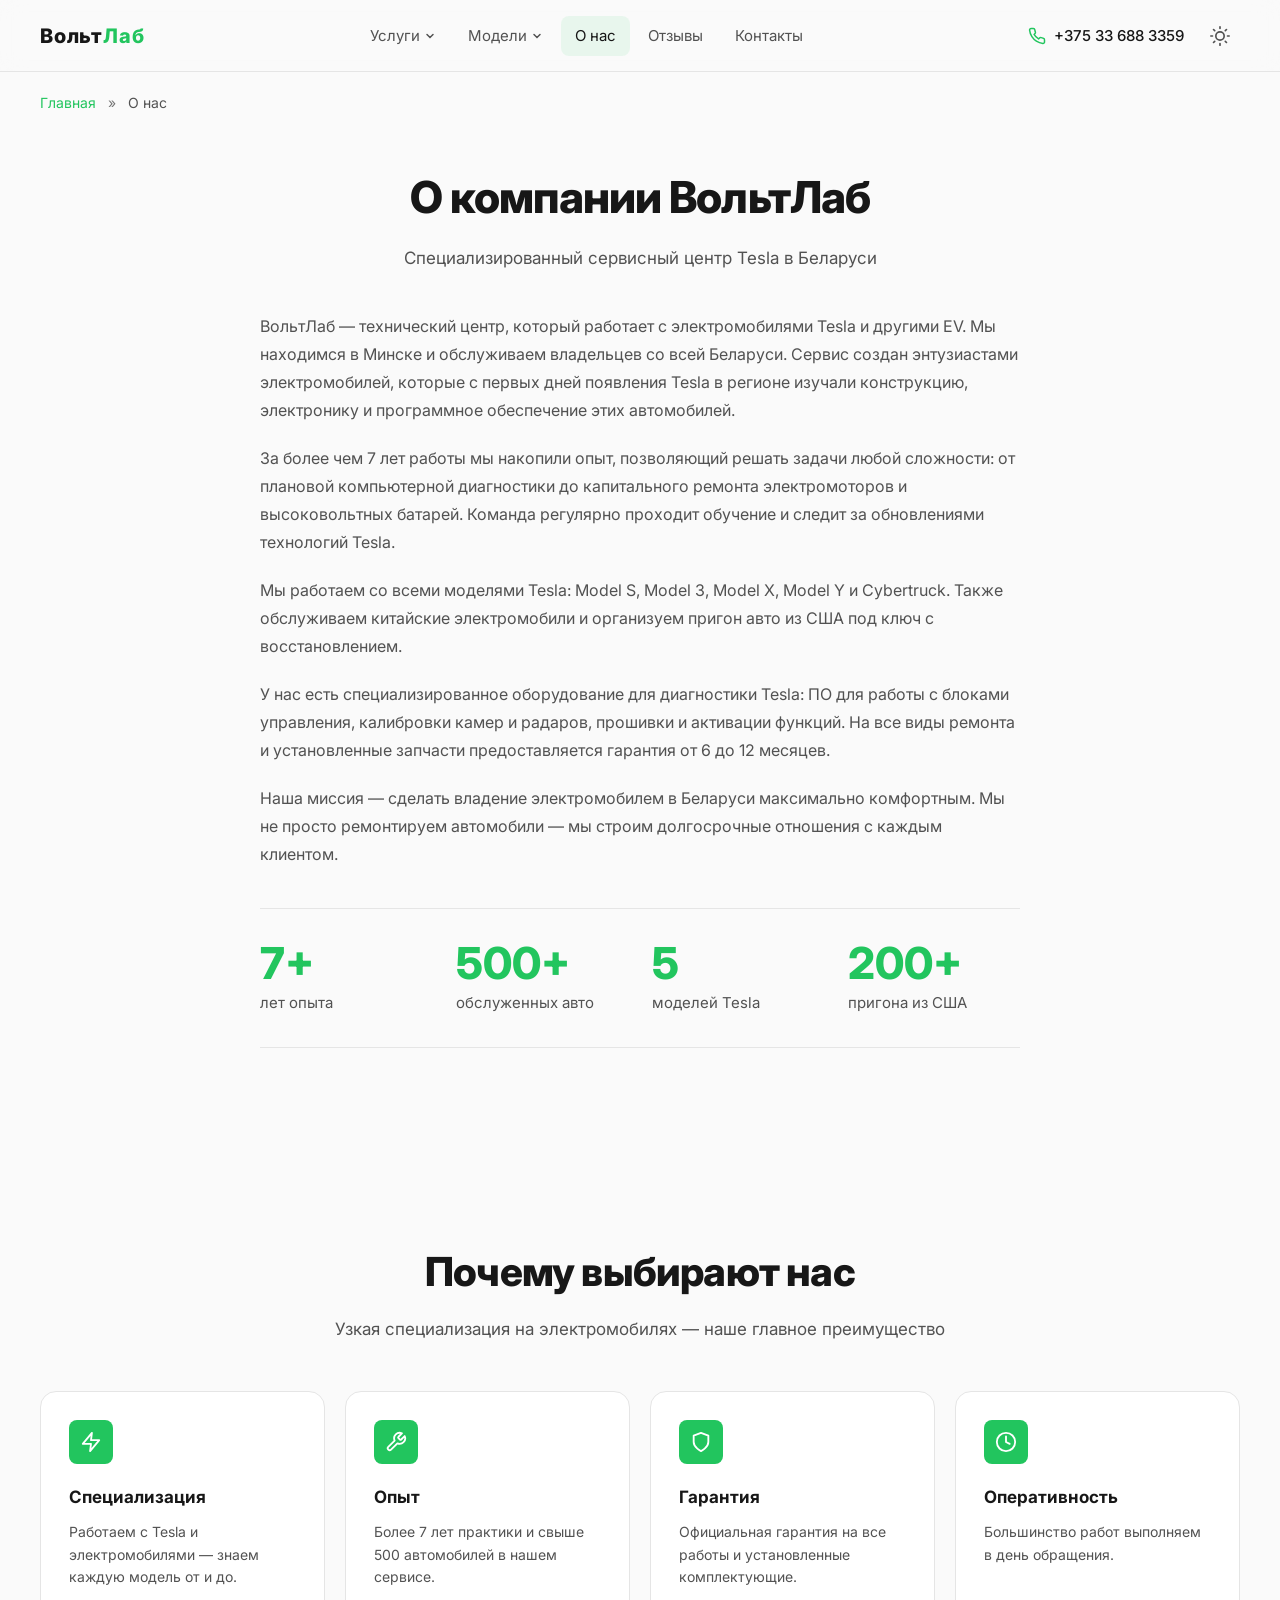
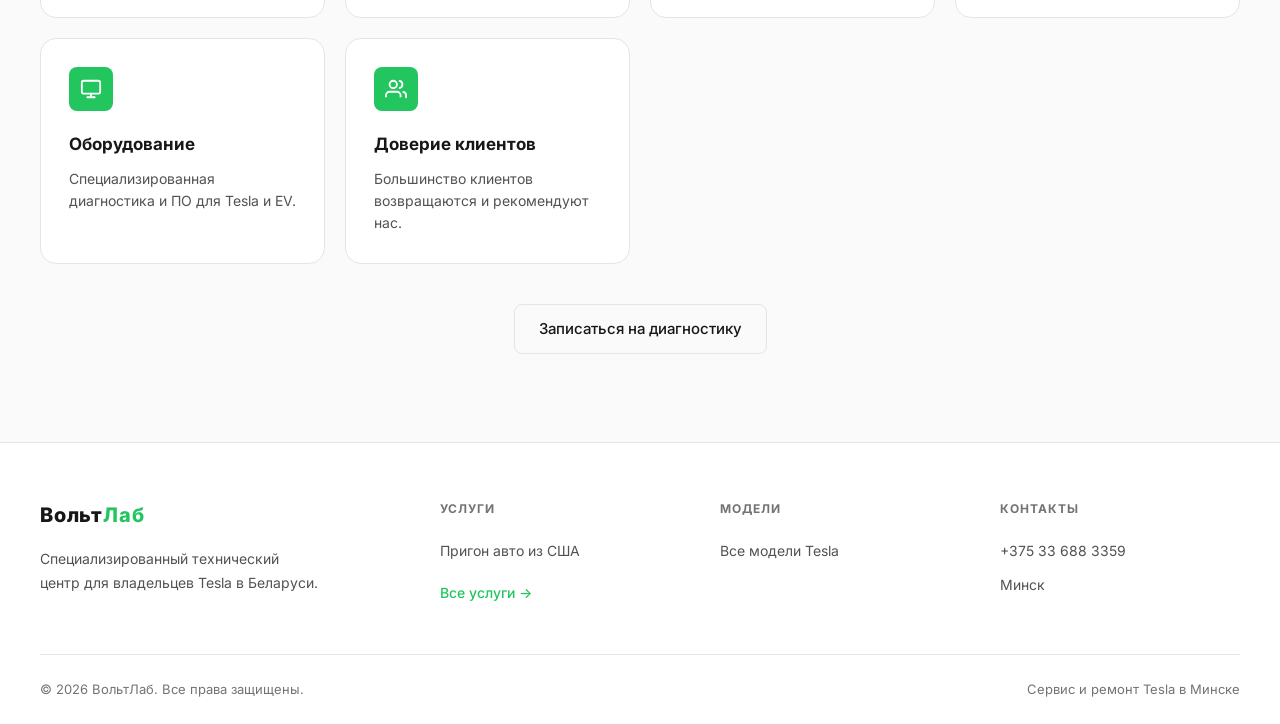
==== about.html @ 89af0615 "feat (app) : split one page to several pages" ====
﻿<!DOCTYPE html>
<html lang="ru">
<head>
  <meta charset="UTF-8">
  <meta name="viewport" content="width=device-width, initial-scale=1.0">
  <title>О нас — ВольтЛаб, сервис Tesla в Минске</title>
  <meta name="description" content="ВольтЛаб — специализированный сервис Tesla в Минске. Более 7 лет опыта, 500+ обслуженных автомобилей, узкая специализация на электромобилях.">
  <link rel="canonical" href="https://teslaplanet.by/about.html">
  <link rel="icon" type="image/x-icon" href="favicon.ico">
  <link rel="preconnect" href="https://fonts.googleapis.com">
  <link rel="preconnect" href="https://fonts.gstatic.com" crossorigin>
  <link href="https://fonts.googleapis.com/css2?family=Inter:wght@400;500;600;700;800;900&display=swap" rel="stylesheet">
  <link rel="stylesheet" href="css/styles.css">
</head>
<body>

  <header class="site-header">
    <div class="container header-inner">
      <a href="index.html" class="logo" aria-label="ВольтЛаб — на главную">Вольт<span>Лаб</span></a>
      <nav class="nav-desktop" aria-label="Основная навигация">
                        <div class="nav-dropdown">
          <a href="services.html" class="nav-link">Услуги<svg width="12" height="12" viewBox="0 0 12 12" fill="none" aria-hidden="true"><path d="M3 4.5L6 7.5L9 4.5" stroke="currentColor" stroke-width="1.5" stroke-linecap="round"/></svg></a>
        <div class="nav-dropdown-menu" role="menu">
          <a href="index.html" role="menuitem">Главная</a>
          <a href="services.html" role="menuitem">Услуги</a>
          <a href="import.html" role="menuitem">Пригон авто из США</a>
        </div>
        </div>
        <div class="nav-dropdown">
          <a href="models.html" class="nav-link">Модели<svg width="12" height="12" viewBox="0 0 12 12" fill="none" aria-hidden="true"><path d="M3 4.5L6 7.5L9 4.5" stroke="currentColor" stroke-width="1.5" stroke-linecap="round"/></svg></a>
        <div class="nav-dropdown-menu" role="menu">
          <a href="models.html" role="menuitem">Tesla Model S</a>
          <a href="models.html" role="menuitem">Tesla Model 3</a>
          <a href="models.html" role="menuitem">Tesla Model X</a>
          <a href="models.html" role="menuitem">Tesla Model Y</a>
          <a href="models.html" role="menuitem">Tesla Cybertruck</a>
          <a href="models.html" role="menuitem">Все модели →</a>
        </div>
        </div>
        <a href="about.html" class="nav-link" aria-current="page">О нас</a>
        <a href="reviews.html" class="nav-link">Отзывы</a>
        <a href="contacts.html" class="nav-link">Контакты</a>
      </nav>
      <div class="header-actions">
        <a href="tel:+375336883359" class="phone-link">
          <svg width="18" height="18" viewBox="0 0 24 24" fill="none" aria-hidden="true"><path d="M22 16.92v3a2 2 0 01-2.18 2 19.79 19.79 0 01-8.63-3.07 19.5 19.5 0 01-6-6 19.79 19.79 0 01-3.07-8.67A2 2 0 014.11 2h3a2 2 0 012 1.72c.127.96.361 1.903.7 2.81a2 2 0 01-.45 2.11L8.09 9.91a16 16 0 006 6l1.27-1.27a2 2 0 012.11-.45c.907.339 1.85.573 2.81.7A2 2 0 0122 16.92z" stroke="currentColor" stroke-width="2" stroke-linecap="round" stroke-linejoin="round"/></svg>
          <span>+375 33 688 3359</span>
        </a>
        <button class="theme-toggle" type="button" aria-label="Переключить тему">
          <svg class="icon-moon" width="20" height="20" viewBox="0 0 24 24" fill="none" aria-hidden="true"><path d="M21 12.79A9 9 0 1111.21 3 7 7 0 0021 12.79z" stroke="currentColor" stroke-width="2" stroke-linecap="round" stroke-linejoin="round"/></svg>
          <svg class="icon-sun" width="20" height="20" viewBox="0 0 24 24" fill="none" aria-hidden="true"><circle cx="12" cy="12" r="5" stroke="currentColor" stroke-width="2"/><path d="M12 1v2M12 21v2M4.22 4.22l1.42 1.42M18.36 18.36l1.42 1.42M1 12h2M21 12h2M4.22 19.78l1.42-1.42M18.36 5.64l1.42-1.42" stroke="currentColor" stroke-width="2" stroke-linecap="round"/></svg>
        </button>
        <button class="burger" type="button" aria-label="Открыть меню" aria-expanded="false" aria-controls="mobile-nav"><span></span><span></span><span></span></button>
      </div>
    </div>
  </header>
  <nav id="mobile-nav" class="mobile-nav" aria-label="Мобильная навигация" hidden>
    <a href="services.html">Услуги</a>
    <a href="models.html">Модели</a>
    <a href="about.html">О нас</a>
    <a href="reviews.html">Отзывы</a>
    <a href="contacts.html">Контакты</a>
  </nav>

  <main>
    <div class="container">
      <nav class="breadcrumbs" aria-label="Хлебные крошки">
        <a href="index.html">Главная</a>
        <span aria-hidden="true">»</span>
        <span>О нас</span>
      </nav>
    </div>

    <header class="page-header">
      <div class="container">
        <h1>О компании ВольтЛаб</h1>
        <p class="lead">Специализированный сервисный центр Tesla в Беларуси</p>
      </div>
    </header>

    <div class="container page-content">
      <p>ВольтЛаб — технический центр, который работает с электромобилями Tesla и другими EV. Мы находимся в Минске и обслуживаем владельцев со всей Беларуси. Сервис создан энтузиастами электромобилей, которые с первых дней появления Tesla в регионе изучали конструкцию, электронику и программное обеспечение этих автомобилей.</p>
      <p>За более чем 7 лет работы мы накопили опыт, позволяющий решать задачи любой сложности: от плановой компьютерной диагностики до капитального ремонта электромоторов и высоковольтных батарей. Команда регулярно проходит обучение и следит за обновлениями технологий Tesla.</p>
      <p>Мы работаем со всеми моделями Tesla: Model S, Model 3, Model X, Model Y и Cybertruck. Также обслуживаем китайские электромобили и организуем <a href="import.html">пригон авто из США</a> под ключ с восстановлением.</p>
      <p>У нас есть специализированное оборудование для диагностики Tesla: ПО для работы с блоками управления, калибровки камер и радаров, прошивки и активации функций. На все виды ремонта и установленные запчасти предоставляется гарантия от 6 до 12 месяцев.</p>
      <p>Наша миссия — сделать владение электромобилем в Беларуси максимально комфортным. Мы не просто ремонтируем автомобили — мы строим долгосрочные отношения с каждым клиентом.</p>

      <div class="page-stats" role="list">
        <div role="listitem"><div class="stat-value">7+</div><div class="stat-label">лет опыта</div></div>
        <div role="listitem"><div class="stat-value">500+</div><div class="stat-label">обслуженных авто</div></div>
        <div role="listitem"><div class="stat-value">5</div><div class="stat-label">моделей Tesla</div></div>
        <div role="listitem"><div class="stat-value">200+</div><div class="stat-label">пригона из США</div></div>
      </div>
    </div>

    <section class="section" aria-labelledby="about-features">
      <div class="container">
        <header class="section-header">
          <h2 id="about-features">Почему выбирают нас</h2>
          <p>Узкая специализация на электромобилях — наше главное преимущество</p>
        </header>
        <div class="features-grid">
          <article class="feature-card">
            <div class="feature-icon" aria-hidden="true"><svg width="22" height="22" viewBox="0 0 24 24" fill="none"><path d="M13 2L3 14h9l-1 8 10-12h-9l1-8z" stroke="currentColor" stroke-width="2" stroke-linecap="round" stroke-linejoin="round"/></svg></div>
            <h3>Специализация</h3>
            <p>Работаем с Tesla и электромобилями — знаем каждую модель от и до.</p>
          </article>
          <article class="feature-card">
            <div class="feature-icon" aria-hidden="true"><svg width="22" height="22" viewBox="0 0 24 24" fill="none"><path d="M14.7 6.3a1 1 0 000 1.4l1.6 1.6a1 1 0 001.4 0l3.77-3.77a6 6 0 01-7.94 7.94l-6.91 6.91a2.12 2.12 0 01-3-3l6.91-6.91a6 6 0 017.94-7.94l-3.76 3.76z" stroke="currentColor" stroke-width="2" stroke-linecap="round" stroke-linejoin="round"/></svg></div>
            <h3>Опыт</h3>
            <p>Более 7 лет практики и свыше 500 автомобилей в нашем сервисе.</p>
          </article>
          <article class="feature-card">
            <div class="feature-icon" aria-hidden="true"><svg width="22" height="22" viewBox="0 0 24 24" fill="none"><path d="M12 22s8-4 8-10V5l-8-3-8 3v7c0 6 8 10 8 10z" stroke="currentColor" stroke-width="2" stroke-linecap="round" stroke-linejoin="round"/></svg></div>
            <h3>Гарантия</h3>
            <p>Официальная гарантия на все работы и установленные комплектующие.</p>
          </article>
          <article class="feature-card">
            <div class="feature-icon" aria-hidden="true"><svg width="22" height="22" viewBox="0 0 24 24" fill="none"><circle cx="12" cy="12" r="10" stroke="currentColor" stroke-width="2"/><path d="M12 6v6l4 2" stroke="currentColor" stroke-width="2" stroke-linecap="round"/></svg></div>
            <h3>Оперативность</h3>
            <p>Большинство работ выполняем в день обращения.</p>
          </article>
          <article class="feature-card">
            <div class="feature-icon" aria-hidden="true"><svg width="22" height="22" viewBox="0 0 24 24" fill="none"><rect x="2" y="3" width="20" height="14" rx="2" stroke="currentColor" stroke-width="2"/><path d="M8 21h8M12 17v4" stroke="currentColor" stroke-width="2" stroke-linecap="round"/></svg></div>
            <h3>Оборудование</h3>
            <p>Специализированная диагностика и ПО для Tesla и EV.</p>
          </article>
          <article class="feature-card">
            <div class="feature-icon" aria-hidden="true"><svg width="22" height="22" viewBox="0 0 24 24" fill="none"><path d="M17 21v-2a4 4 0 00-4-4H5a4 4 0 00-4 4v2" stroke="currentColor" stroke-width="2"/><circle cx="9" cy="7" r="4" stroke="currentColor" stroke-width="2"/><path d="M23 21v-2a4 4 0 00-3-3.87M16 3.13a4 4 0 010 7.75" stroke="currentColor" stroke-width="2" stroke-linecap="round"/></svg></div>
            <h3>Доверие клиентов</h3>
            <p>Большинство клиентов возвращаются и рекомендуют нас.</p>
          </article>
        </div>
        <div class="section-footer">
          <a href="contacts.html" class="btn btn-outline">Записаться на диагностику</a>
        </div>
      </div>
    </section>
  </main>

  <footer class="site-footer">
    <div class="container">
      <div class="footer-grid">
        <div class="footer-brand">
          <a href="index.html" class="logo">Вольт<span>Лаб</span></a>
          <p>Специализированный технический центр для владельцев Tesla в Беларуси.</p>
        </div>
        <div class="footer-col">
          <h4>Услуги</h4>
          <a href="import.html">Пригон авто из США</a>
          <a href="services.html" class="all-link">Все услуги →</a>
        </div>
        <div class="footer-col">
          <h4>Модели</h4>
          <a href="models.html">Все модели Tesla</a>
        </div>
        <div class="footer-col">
          <h4>Контакты</h4>
          <a href="tel:+375336883359">+375 33 688 3359</a>
          <a href="contacts.html">Минск</a>
        </div>
      </div>
      <div class="footer-bottom">
        <span>© 2026 ВольтЛаб. Все права защищены.</span>
        <span>Сервис и ремонт Tesla в Минске</span>
      </div>
    </div>
  </footer>
  <script src="js/main.js" defer></script>
</body>
</html>
---- css/styles.css ----
/* ВольтЛаб — modern static CSS */

:root {
  color-scheme: dark;
  --bg: #0a0a0a;
  --bg-elevated: #141414;
  --bg-card: #1a1a1a;
  --bg-card-hover: #1f1f1f;
  --border: #2a2a2a;
  --border-accent: #22c55e40;
  --text: #f5f5f5;
  --text-muted: #a3a3a3;
  --text-dim: #737373;
  --accent: #22c55e;
  --accent-hover: #16a34a;
  --accent-soft: #22c55e1a;
  --accent-glow: #22c55e33;
  --gold: #fbbf24;
  --radius: 12px;
  --radius-sm: 8px;
  --radius-lg: 16px;
  --header-h: 72px;
  --container: min(1200px, 100% - 2rem);
  --transition: 0.2s ease;
  --font: "Inter", system-ui, -apple-system, sans-serif;
}

[data-theme="light"] {
  color-scheme: light;
  --bg: #fafafa;
  --bg-elevated: #ffffff;
  --bg-card: #ffffff;
  --bg-card-hover: #f5f5f5;
  --border: #e5e5e5;
  --border-accent: #22c55e60;
  --text: #171717;
  --text-muted: #525252;
  --text-dim: #737373;
  --accent-soft: #22c55e14;
  --accent-glow: #22c55e22;
}

*, *::before, *::after {
  box-sizing: border-box;
  margin: 0;
  padding: 0;
}

html {
  scroll-behavior: smooth;
  -webkit-text-size-adjust: 100%;
}

body {
  font-family: var(--font);
  background: var(--bg);
  color: var(--text);
  line-height: 1.6;
  min-height: 100dvh;
  overflow-x: clip;
}

img, svg {
  display: block;
  max-width: 100%;
}

a {
  color: inherit;
  text-decoration: none;
}

ul, ol {
  list-style: none;
}

button {
  font: inherit;
  cursor: pointer;
  border: none;
  background: none;
  color: inherit;
}

.container {
  width: var(--container);
  margin-inline: auto;
}

/* ── Inner pages ── */

.breadcrumbs {
  padding-block: 1.25rem 0;
  font-size: 0.875rem;
  color: var(--text-muted);
}

.breadcrumbs a {
  color: var(--accent);
  transition: color var(--transition);
}

.breadcrumbs a:hover {
  color: var(--accent-hover);
}

.breadcrumbs span[aria-hidden="true"] {
  margin-inline: 0.5rem;
  color: var(--text-dim);
}

.page-header {
  text-align: center;
  padding-block: clamp(2rem, 5vw, 3rem) clamp(2rem, 4vw, 2.5rem);
}

.page-header h1 {
  font-size: clamp(1.75rem, 4vw, 2.75rem);
  font-weight: 800;
  letter-spacing: -0.02em;
  margin-bottom: 0.75rem;
}

.page-header .lead {
  font-size: 1.0625rem;
  color: var(--text-muted);
  max-width: 640px;
  margin-inline: auto;
}

.page-content {
  max-width: 760px;
  margin-inline: auto;
  padding-bottom: clamp(3rem, 6vw, 4rem);
}

.page-content p {
  color: var(--text-muted);
  margin-bottom: 1.25rem;
  line-height: 1.75;
}

.page-stats {
  display: grid;
  grid-template-columns: repeat(auto-fill, minmax(140px, 1fr));
  gap: 1.5rem;
  margin-block: 2.5rem;
  padding-block: 2rem;
  border-block: 1px solid var(--border);
}

.contact-list {
  max-width: 560px;
  margin-inline: auto;
  display: flex;
  flex-direction: column;
  gap: 2rem;
}

.contact-row {
  display: flex;
  gap: 1.25rem;
  align-items: flex-start;
}

.contact-row-icon {
  display: grid;
  place-items: center;
  width: 44px;
  height: 44px;
  background: var(--accent);
  border-radius: 50%;
  color: #fff;
  flex-shrink: 0;
}

.contact-row h3 {
  font-size: 0.75rem;
  text-transform: uppercase;
  letter-spacing: 0.08em;
  color: var(--text-dim);
  margin-bottom: 0.5rem;
}

.contact-row p,
.contact-row a {
  font-size: 1rem;
  color: var(--text-muted);
  display: block;
  margin-bottom: 0.25rem;
}

.contact-row a:hover {
  color: var(--accent);
}

.seo-content a {
  color: var(--accent);
  text-decoration: underline;
  text-underline-offset: 3px;
}

.seo-content a:hover {
  color: var(--accent-hover);
}

.nav-link[aria-current="page"] {
  color: var(--text);
  background: var(--accent-soft);
}

/* ── Header ── */

.site-header {
  position: sticky;
  top: 0;
  z-index: 100;
  height: var(--header-h);
  background: color-mix(in srgb, var(--bg) 85%, transparent);
  backdrop-filter: blur(12px);
  border-bottom: 1px solid var(--border);
}

.header-inner {
  display: flex;
  align-items: center;
  justify-content: space-between;
  height: 100%;
  gap: 1.5rem;
}

.logo {
  font-size: 1.25rem;
  font-weight: 800;
  letter-spacing: 0.04em;
  white-space: nowrap;
  flex-shrink: 0;
}

.logo span {
  color: var(--accent);
}

.nav-desktop {
  display: flex;
  align-items: center;
  gap: 0.25rem;
}

.nav-link {
  display: flex;
  align-items: center;
  gap: 0.25rem;
  padding: 0.5rem 0.875rem;
  border-radius: var(--radius-sm);
  font-size: 0.9375rem;
  color: var(--text-muted);
  transition: color var(--transition), background var(--transition);
}

.nav-link:hover,
.nav-link[aria-current="page"] {
  color: var(--text);
  background: var(--accent-soft);
}

.nav-dropdown {
  position: relative;
}

.nav-dropdown-menu {
  position: absolute;
  top: calc(100% + 0.5rem);
  left: 50%;
  translate: -50% 0;
  min-width: 240px;
  padding: 0.5rem;
  background: var(--bg-elevated);
  border: 1px solid var(--border);
  border-radius: var(--radius);
  box-shadow: 0 16px 48px #00000066;
  opacity: 0;
  visibility: hidden;
  translate: -50% -8px;
  transition: opacity var(--transition), visibility var(--transition), translate var(--transition);
}

.nav-dropdown:hover .nav-dropdown-menu,
.nav-dropdown:focus-within .nav-dropdown-menu {
  opacity: 1;
  visibility: visible;
  translate: -50% 0;
}

.nav-dropdown-menu a {
  display: block;
  padding: 0.625rem 0.875rem;
  border-radius: var(--radius-sm);
  font-size: 0.875rem;
  color: var(--text-muted);
  transition: color var(--transition), background var(--transition);
}

.nav-dropdown-menu a:hover {
  color: var(--text);
  background: var(--accent-soft);
}

.header-actions {
  display: flex;
  align-items: center;
  gap: 1rem;
  flex-shrink: 0;
}

.phone-link {
  display: flex;
  align-items: center;
  gap: 0.5rem;
  font-size: 0.9375rem;
  font-weight: 500;
  white-space: nowrap;
  transition: color var(--transition);
}

.phone-link:hover {
  color: var(--accent);
}

.phone-link svg {
  color: var(--accent);
  flex-shrink: 0;
}

.theme-toggle {
  display: grid;
  place-items: center;
  width: 40px;
  height: 40px;
  border-radius: var(--radius-sm);
  color: var(--text-muted);
  transition: color var(--transition), background var(--transition);
}

.theme-toggle:hover {
  color: var(--text);
  background: var(--accent-soft);
}

.theme-toggle .icon-sun { display: none; }
[data-theme="light"] .theme-toggle .icon-moon { display: none; }
[data-theme="light"] .theme-toggle .icon-sun { display: block; }

.burger {
  display: none;
  flex-direction: column;
  gap: 5px;
  width: 40px;
  height: 40px;
  align-items: center;
  justify-content: center;
  border-radius: var(--radius-sm);
}

.burger span {
  display: block;
  width: 20px;
  height: 2px;
  background: var(--text);
  border-radius: 1px;
  transition: transform var(--transition), opacity var(--transition);
}

.burger[aria-expanded="true"] span:nth-child(1) { transform: translateY(7px) rotate(45deg); }
.burger[aria-expanded="true"] span:nth-child(2) { opacity: 0; }
.burger[aria-expanded="true"] span:nth-child(3) { transform: translateY(-7px) rotate(-45deg); }

.mobile-nav {
  display: none;
  position: fixed;
  inset: var(--header-h) 0 0 0;
  background: var(--bg);
  border-top: 1px solid var(--border);
  padding: 1.5rem;
  overflow-y: auto;
  z-index: 99;
}

.mobile-nav.is-open {
  display: block;
}

.mobile-nav a {
  display: block;
  padding: 0.875rem 0;
  font-size: 1.0625rem;
  color: var(--text-muted);
  border-bottom: 1px solid var(--border);
}

.mobile-nav a:hover {
  color: var(--accent);
}

.mobile-nav-group {
  margin-block: 1rem;
}

.mobile-nav-group h4 {
  font-size: 0.75rem;
  text-transform: uppercase;
  letter-spacing: 0.08em;
  color: var(--text-dim);
  margin-bottom: 0.5rem;
}

.mobile-nav-group a {
  font-size: 0.9375rem;
  padding: 0.5rem 0;
  border: none;
}

/* ── Hero ── */

.hero {
  position: relative;
  padding-block: clamp(4rem, 10vw, 7rem);
  overflow: hidden;
}

.hero::before {
  content: "";
  position: absolute;
  inset: 0;
  background:
    radial-gradient(ellipse 60% 50% at 80% 40%, var(--accent-glow), transparent),
    radial-gradient(ellipse 40% 30% at 20% 80%, #22c55e0a, transparent);
  pointer-events: none;
}

.hero-content {
  position: relative;
  max-width: 720px;
}

.badge {
  display: inline-flex;
  align-items: center;
  gap: 0.5rem;
  padding: 0.375rem 1rem;
  background: var(--accent-soft);
  border: 1px solid var(--border-accent);
  border-radius: 999px;
  font-size: 0.8125rem;
  font-weight: 500;
  color: var(--accent);
  margin-bottom: 1.5rem;
}

.hero h1 {
  font-size: clamp(2rem, 5vw, 3.25rem);
  font-weight: 800;
  line-height: 1.15;
  letter-spacing: -0.02em;
  margin-bottom: 0.25rem;
}

.hero .accent-title {
  font-size: clamp(2.5rem, 7vw, 4.5rem);
  font-weight: 900;
  color: var(--accent);
  line-height: 1.05;
  letter-spacing: -0.03em;
  margin-bottom: 1.5rem;
}

.hero-desc {
  font-size: clamp(1rem, 2vw, 1.125rem);
  color: var(--text-muted);
  max-width: 560px;
  margin-bottom: 2rem;
}

/* ── Buttons ── */

.btn {
  display: inline-flex;
  align-items: center;
  gap: 0.5rem;
  padding: 0.75rem 1.5rem;
  border-radius: var(--radius-sm);
  font-size: 0.9375rem;
  font-weight: 500;
  transition: background var(--transition), border-color var(--transition), color var(--transition), transform var(--transition);
}

.btn:active {
  transform: scale(0.98);
}

.btn-outline {
  border: 1px solid var(--border);
  color: var(--text);
}

.btn-outline:hover {
  border-color: var(--accent);
  color: var(--accent);
}

.btn-ghost {
  border: 1px solid var(--border);
  color: var(--text-muted);
}

.btn-ghost:hover {
  border-color: var(--text-muted);
  color: var(--text);
}

.btn-link {
  padding: 0;
  color: var(--accent);
  font-weight: 500;
}

.btn-link:hover {
  color: var(--accent-hover);
}

/* ── Stats ── */

.stats {
  display: grid;
  grid-template-columns: repeat(3, 1fr);
  gap: 2rem;
  padding-block: 3rem;
  border-top: 1px solid var(--border);
  margin-top: 3rem;
}

.stat-value {
  font-size: clamp(2rem, 4vw, 2.75rem);
  font-weight: 800;
  color: var(--accent);
  line-height: 1;
  margin-bottom: 0.375rem;
}

.stat-label {
  font-size: 0.9375rem;
  color: var(--text-muted);
}

/* ── Sections ── */

.section {
  padding-block: clamp(3.5rem, 8vw, 5.5rem);
}

.section-header {
  text-align: center;
  max-width: 640px;
  margin-inline: auto;
  margin-bottom: 3rem;
}

.section-header h2 {
  font-size: clamp(1.75rem, 4vw, 2.5rem);
  font-weight: 800;
  letter-spacing: -0.02em;
  margin-bottom: 0.75rem;
}

.section-header p {
  color: var(--text-muted);
  font-size: 1.0625rem;
}

.section-footer {
  text-align: center;
  margin-top: 2.5rem;
}

/* ── Service cards ── */

.services-grid {
  display: grid;
  grid-template-columns: repeat(auto-fill, minmax(260px, 1fr));
  gap: 1.25rem;
}

.service-card {
  display: flex;
  flex-direction: column;
  padding: 1.5rem;
  background: var(--bg-card);
  border: 1px solid var(--border);
  border-radius: var(--radius-lg);
  transition: border-color var(--transition), background var(--transition), transform var(--transition);
}

.service-card:hover {
  border-color: var(--accent);
  background: var(--bg-card-hover);
  transform: translateY(-2px);
}

.service-icon {
  display: grid;
  place-items: center;
  width: 44px;
  height: 44px;
  background: var(--accent-soft);
  border-radius: var(--radius-sm);
  color: var(--accent);
  margin-bottom: 1.25rem;
}

.service-card h3 {
  font-size: 1.0625rem;
  font-weight: 700;
  margin-bottom: 0.625rem;
}

.service-card p {
  font-size: 0.875rem;
  color: var(--text-muted);
  flex: 1;
  margin-bottom: 1.25rem;
}

.service-price {
  font-size: 0.9375rem;
  font-weight: 600;
  color: var(--accent);
  margin-bottom: 0.75rem;
}

.service-card .btn-link {
  font-size: 0.875rem;
}

/* ── Model cards ── */

.models-grid {
  display: grid;
  grid-template-columns: repeat(auto-fill, minmax(200px, 1fr));
  gap: 1.25rem;
}

.model-card {
  position: relative;
  padding: 1.5rem;
  background: var(--bg-card);
  border: 1px solid var(--border);
  border-radius: var(--radius-lg);
  overflow: hidden;
  transition: border-color var(--transition);
}

.model-card:hover,
.model-card:first-child {
  border-color: var(--accent);
}

.model-card::before {
  content: attr(data-letter);
  position: absolute;
  top: 0.5rem;
  right: 0.75rem;
  font-size: 5rem;
  font-weight: 900;
  color: var(--text);
  opacity: 0.04;
  line-height: 1;
  pointer-events: none;
}

.model-card h3 {
  font-size: 1rem;
  font-weight: 700;
  margin-bottom: 0.375rem;
}

.model-card .model-desc {
  font-size: 0.8125rem;
  color: var(--text-muted);
  margin-bottom: 1.25rem;
}

.model-specs {
  display: grid;
  grid-template-columns: 1fr 1fr;
  gap: 0.75rem;
}

.model-specs span {
  font-size: 0.75rem;
  color: var(--text-dim);
  display: block;
}

.model-specs strong {
  font-size: 0.8125rem;
  color: var(--text);
  font-weight: 600;
}

/* ── Features ── */

.features-grid {
  display: grid;
  grid-template-columns: repeat(auto-fill, minmax(240px, 1fr));
  gap: 1.25rem;
}

.feature-card {
  padding: 1.75rem;
  background: var(--bg-card);
  border: 1px solid var(--border);
  border-radius: var(--radius-lg);
  transition: border-color var(--transition);
}

.feature-card:hover {
  border-color: var(--accent);
}

.feature-icon {
  display: grid;
  place-items: center;
  width: 44px;
  height: 44px;
  background: var(--accent);
  border-radius: var(--radius-sm);
  color: #fff;
  margin-bottom: 1.25rem;
}

.feature-card h3 {
  font-size: 1.0625rem;
  font-weight: 700;
  margin-bottom: 0.625rem;
}

.feature-card p {
  font-size: 0.875rem;
  color: var(--text-muted);
}

/* ── B2B / Юр. лица ── */

.b2b-section {
  padding-block: clamp(3.5rem, 8vw, 5.5rem);
}

.b2b-card {
  display: grid;
  grid-template-columns: 1fr 1fr;
  gap: 2.5rem;
  align-items: center;
  padding: clamp(2rem, 4vw, 3rem);
  background: var(--bg-card);
  border: 1px solid var(--border-accent);
  border-radius: var(--radius-lg);
  position: relative;
  overflow: hidden;
}

.b2b-card::before {
  content: "";
  position: absolute;
  inset: 0;
  background: radial-gradient(ellipse 70% 80% at 100% 50%, var(--accent-glow), transparent);
  pointer-events: none;
}

.b2b-content,
.b2b-benefits {
  position: relative;
}

.b2b-badge {
  display: inline-flex;
  align-items: center;
  gap: 0.5rem;
  padding: 0.375rem 1rem;
  background: var(--accent-soft);
  border: 1px solid var(--border-accent);
  border-radius: 999px;
  font-size: 0.8125rem;
  font-weight: 500;
  color: var(--accent);
  margin-bottom: 1.25rem;
}

.b2b-content h2 {
  font-size: clamp(1.5rem, 3vw, 2rem);
  font-weight: 800;
  letter-spacing: -0.02em;
  margin-bottom: 1rem;
}

.b2b-content p {
  color: var(--text-muted);
  font-size: 1rem;
  line-height: 1.7;
  margin-bottom: 1.5rem;
}

.b2b-benefits {
  display: flex;
  flex-direction: column;
  gap: 1rem;
}

.b2b-benefit {
  display: flex;
  align-items: flex-start;
  gap: 0.875rem;
  padding: 1rem 1.25rem;
  background: var(--bg-elevated);
  border: 1px solid var(--border);
  border-radius: var(--radius);
}

.b2b-benefit-icon {
  display: grid;
  place-items: center;
  width: 36px;
  height: 36px;
  background: var(--accent);
  border-radius: var(--radius-sm);
  color: #fff;
  flex-shrink: 0;
}

.b2b-benefit h3 {
  font-size: 0.9375rem;
  font-weight: 700;
  margin-bottom: 0.25rem;
}

.b2b-benefit p {
  font-size: 0.8125rem;
  color: var(--text-muted);
  line-height: 1.5;
}

@media (max-width: 768px) {
  .b2b-card {
    grid-template-columns: 1fr;
    gap: 2rem;
  }
}

/* ── Chinese EV ── */

.brands-grid {
  display: grid;
  grid-template-columns: repeat(auto-fill, minmax(160px, 1fr));
  gap: 1rem;
  margin-bottom: 2rem;
}

.brand-card {
  display: flex;
  flex-direction: column;
  align-items: center;
  justify-content: center;
  gap: 0.375rem;
  padding: 1.25rem 1rem;
  background: var(--bg-card);
  border: 1px solid var(--border);
  border-radius: var(--radius);
  text-align: center;
  transition: border-color var(--transition), background var(--transition);
}

.brand-card:hover {
  border-color: var(--accent);
  background: var(--bg-card-hover);
}

.brand-card strong {
  font-size: 1.0625rem;
  font-weight: 700;
}

.brand-card span {
  font-size: 0.75rem;
  color: var(--text-dim);
}

.chinese-ev-services {
  display: grid;
  grid-template-columns: repeat(auto-fill, minmax(220px, 1fr));
  gap: 1rem;
  margin-bottom: 2rem;
}

.chinese-ev-service {
  display: flex;
  align-items: center;
  gap: 0.75rem;
  font-size: 0.9375rem;
  color: var(--text-muted);
}

.chinese-ev-service::before {
  content: "";
  width: 6px;
  height: 6px;
  background: var(--accent);
  border-radius: 50%;
  flex-shrink: 0;
}

/* ── Import teaser / page ── */

.import-teaser {
  padding-block: clamp(2rem, 5vw, 3rem);
}

.import-teaser-card {
  display: grid;
  grid-template-columns: 1.2fr 1fr;
  gap: 2.5rem;
  align-items: center;
  padding: clamp(2rem, 4vw, 3rem);
  background: linear-gradient(135deg, var(--bg-card) 0%, var(--bg-elevated) 100%);
  border: 1px solid var(--border-accent);
  border-radius: var(--radius-lg);
  position: relative;
  overflow: hidden;
}

.import-teaser-card::before {
  content: "";
  position: absolute;
  inset: 0;
  background: radial-gradient(ellipse 50% 80% at 0% 50%, var(--accent-glow), transparent);
  pointer-events: none;
}

.import-teaser-content,
.import-teaser-aside {
  position: relative;
}

.import-teaser-content h2 {
  font-size: clamp(1.5rem, 3.5vw, 2.25rem);
  font-weight: 800;
  letter-spacing: -0.02em;
  margin-bottom: 1rem;
  line-height: 1.2;
}

.import-teaser-content p {
  color: var(--text-muted);
  font-size: 1rem;
  line-height: 1.7;
  margin-bottom: 1.5rem;
}

.import-teaser-stats {
  display: flex;
  flex-wrap: wrap;
  gap: 1.5rem 2.5rem;
  margin-bottom: 1.75rem;
}

.import-stat-value {
  font-size: clamp(1.75rem, 3vw, 2.25rem);
  font-weight: 800;
  color: var(--accent);
  line-height: 1;
  margin-bottom: 0.25rem;
}

.import-stat-label {
  font-size: 0.8125rem;
  color: var(--text-muted);
}

.import-teaser-list {
  display: flex;
  flex-direction: column;
  gap: 0.75rem;
}

.import-teaser-list li {
  display: flex;
  align-items: center;
  gap: 0.75rem;
  font-size: 0.9375rem;
  color: var(--text-muted);
}

.import-teaser-list li::before {
  content: "";
  width: 6px;
  height: 6px;
  background: var(--accent);
  border-radius: 50%;
  flex-shrink: 0;
}

.import-page-hero {
  padding-block: clamp(3rem, 8vw, 5rem);
}

.import-page-hero .hero-content {
  max-width: 800px;
}

.import-steps {
  display: grid;
  grid-template-columns: repeat(auto-fill, minmax(260px, 1fr));
  gap: 1.25rem;
}

.import-step {
  padding: 1.5rem;
  background: var(--bg-card);
  border: 1px solid var(--border);
  border-radius: var(--radius-lg);
}

.import-step-num {
  display: inline-grid;
  place-items: center;
  width: 32px;
  height: 32px;
  background: var(--accent);
  color: #fff;
  font-weight: 800;
  font-size: 0.875rem;
  border-radius: var(--radius-sm);
  margin-bottom: 1rem;
}

.import-step h3 {
  font-size: 1rem;
  font-weight: 700;
  margin-bottom: 0.5rem;
}

.import-step p {
  font-size: 0.875rem;
  color: var(--text-muted);
  line-height: 1.6;
}

.import-includes {
  display: grid;
  grid-template-columns: repeat(auto-fill, minmax(220px, 1fr));
  gap: 1rem;
}

.import-include {
  padding: 1.25rem;
  background: var(--bg-card);
  border: 1px solid var(--border);
  border-radius: var(--radius);
  font-size: 0.9375rem;
  color: var(--text-muted);
}

.import-include strong {
  display: block;
  color: var(--text);
  font-weight: 600;
  margin-bottom: 0.375rem;
}

.import-cta {
  text-align: center;
  padding: clamp(2.5rem, 5vw, 4rem);
  background: var(--bg-card);
  border: 1px solid var(--border-accent);
  border-radius: var(--radius-lg);
}

.import-cta h2 {
  font-size: clamp(1.5rem, 3vw, 2rem);
  font-weight: 800;
  margin-bottom: 0.75rem;
}

.import-cta p {
  color: var(--text-muted);
  margin-bottom: 1.5rem;
}

.import-cta-actions {
  display: flex;
  flex-wrap: wrap;
  gap: 1rem;
  justify-content: center;
}

@media (max-width: 768px) {
  .import-teaser-card {
    grid-template-columns: 1fr;
    gap: 2rem;
  }
}

/* ── Reviews ── */

.reviews-grid {
  display: grid;
  grid-template-columns: repeat(auto-fill, minmax(300px, 1fr));
  gap: 1.25rem;
}

.review-card {
  padding: 1.75rem;
  background: var(--bg-card);
  border: 1px solid var(--border);
  border-radius: var(--radius-lg);
}

.stars {
  display: flex;
  gap: 0.125rem;
  color: var(--gold);
  margin-bottom: 1rem;
}

.review-text {
  font-size: 0.9375rem;
  font-style: italic;
  color: var(--text-muted);
  margin-bottom: 1.5rem;
  line-height: 1.7;
}

.review-author {
  display: flex;
  align-items: center;
  gap: 0.75rem;
}

.review-avatar {
  display: grid;
  place-items: center;
  width: 40px;
  height: 40px;
  background: var(--accent);
  border-radius: 50%;
  font-weight: 700;
  font-size: 0.875rem;
  color: #fff;
  flex-shrink: 0;
}

.review-name {
  font-weight: 600;
  font-size: 0.9375rem;
}

.review-car {
  font-size: 0.8125rem;
  color: var(--text-dim);
}

/* ── SEO content ── */

.seo-content {
  max-width: 760px;
  margin-inline: auto;
}

.seo-content h2 {
  font-size: clamp(1.5rem, 3vw, 2rem);
  font-weight: 800;
  letter-spacing: -0.02em;
  margin-bottom: 1.25rem;
}

.seo-content h3 {
  font-size: 1.25rem;
  font-weight: 700;
  margin-block: 2rem 1rem;
}

.seo-content p {
  color: var(--text-muted);
  margin-bottom: 1rem;
  font-size: 1rem;
  line-height: 1.75;
}

.seo-content ul {
  margin-block: 1rem 1.5rem;
  padding-left: 0;
}

.seo-content li {
  position: relative;
  padding-left: 1.5rem;
  color: var(--text-muted);
  margin-bottom: 0.5rem;
  font-size: 1rem;
}

.seo-content li::before {
  content: "";
  position: absolute;
  left: 0;
  top: 0.65em;
  width: 6px;
  height: 6px;
  background: var(--accent);
  border-radius: 50%;
}

/* ── Contacts ── */

.contacts-grid {
  display: grid;
  grid-template-columns: repeat(auto-fill, minmax(220px, 1fr));
  gap: 2rem;
  margin-bottom: 2.5rem;
}

.contact-item h3 {
  font-size: 0.75rem;
  text-transform: uppercase;
  letter-spacing: 0.08em;
  color: var(--text-dim);
  margin-bottom: 0.75rem;
}

.contact-item p,
.contact-item a {
  font-size: 1rem;
  color: var(--text-muted);
  display: block;
  margin-bottom: 0.25rem;
  transition: color var(--transition);
}

.contact-item a:hover {
  color: var(--accent);
}

.social-buttons {
  display: flex;
  flex-wrap: wrap;
  gap: 0.75rem;
  justify-content: center;
}

.social-btn {
  display: inline-flex;
  align-items: center;
  gap: 0.5rem;
  padding: 0.625rem 1.25rem;
  border-radius: var(--radius-sm);
  font-size: 0.875rem;
  font-weight: 600;
  color: #fff;
  transition: opacity var(--transition), transform var(--transition);
}

.social-btn:hover {
  opacity: 0.9;
  transform: translateY(-1px);
}

.social-btn--tg { background: #0088cc; }
.social-btn--wa { background: #25d366; }
.social-btn--vb { background: #7360f2; }

/* ── Footer ── */

.site-footer {
  background: var(--bg-elevated);
  border-top: 1px solid var(--border);
  padding-block: 3.5rem 0;
}

.footer-grid {
  display: grid;
  grid-template-columns: 1.5fr repeat(3, 1fr);
  gap: 2.5rem;
  margin-bottom: 2.5rem;
}

.footer-brand p {
  font-size: 0.875rem;
  color: var(--text-muted);
  margin-block: 1rem 1.25rem;
  max-width: 280px;
  line-height: 1.7;
}

.footer-socials {
  display: flex;
  gap: 0.5rem;
}

.footer-socials .social-btn {
  padding: 0.5rem 0.875rem;
  font-size: 0.8125rem;
}

.footer-col h4 {
  font-size: 0.75rem;
  text-transform: uppercase;
  letter-spacing: 0.08em;
  color: var(--text-dim);
  margin-bottom: 1rem;
}

.footer-col a {
  display: block;
  font-size: 0.875rem;
  color: var(--text-muted);
  padding-block: 0.375rem;
  transition: color var(--transition);
}

.footer-col a:hover {
  color: var(--accent);
}

.footer-col .all-link {
  color: var(--accent);
  font-weight: 500;
  margin-top: 0.5rem;
}

.footer-bottom {
  display: flex;
  flex-wrap: wrap;
  justify-content: space-between;
  gap: 1rem;
  padding-block: 1.5rem;
  border-top: 1px solid var(--border);
  font-size: 0.8125rem;
  color: var(--text-dim);
}

/* ── Responsive ── */

@media (max-width: 960px) {
  .nav-desktop,
  .phone-link span {
    display: none;
  }

  .burger {
    display: flex;
  }

  .footer-grid {
    grid-template-columns: 1fr 1fr;
  }
}

@media (max-width: 640px) {
  .stats {
    grid-template-columns: 1fr;
    gap: 1.5rem;
    text-align: center;
  }

  .footer-grid {
    grid-template-columns: 1fr;
  }

  .footer-bottom {
    flex-direction: column;
    text-align: center;
  }
}

@media (prefers-reduced-motion: reduce) {
  html {
    scroll-behavior: auto;
  }

  *, *::before, *::after {
    transition-duration: 0.01ms !important;
  }
}
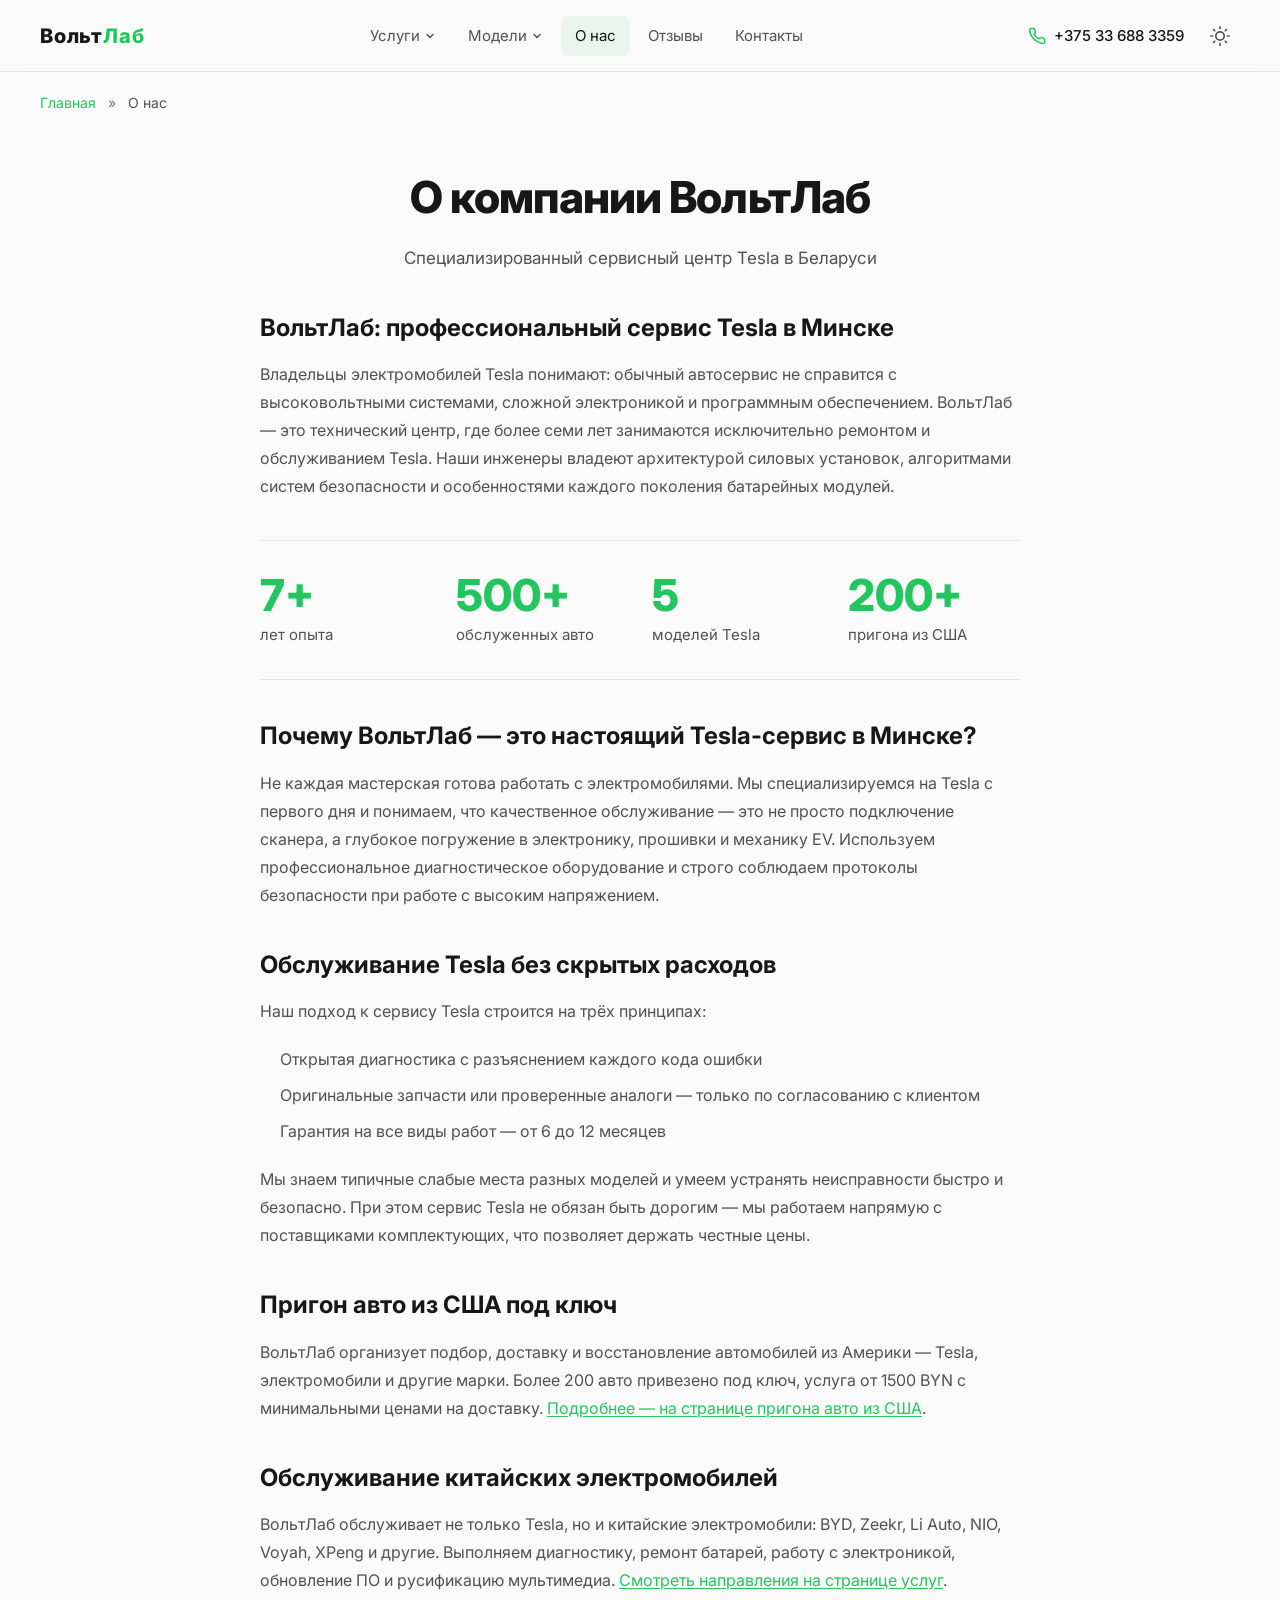
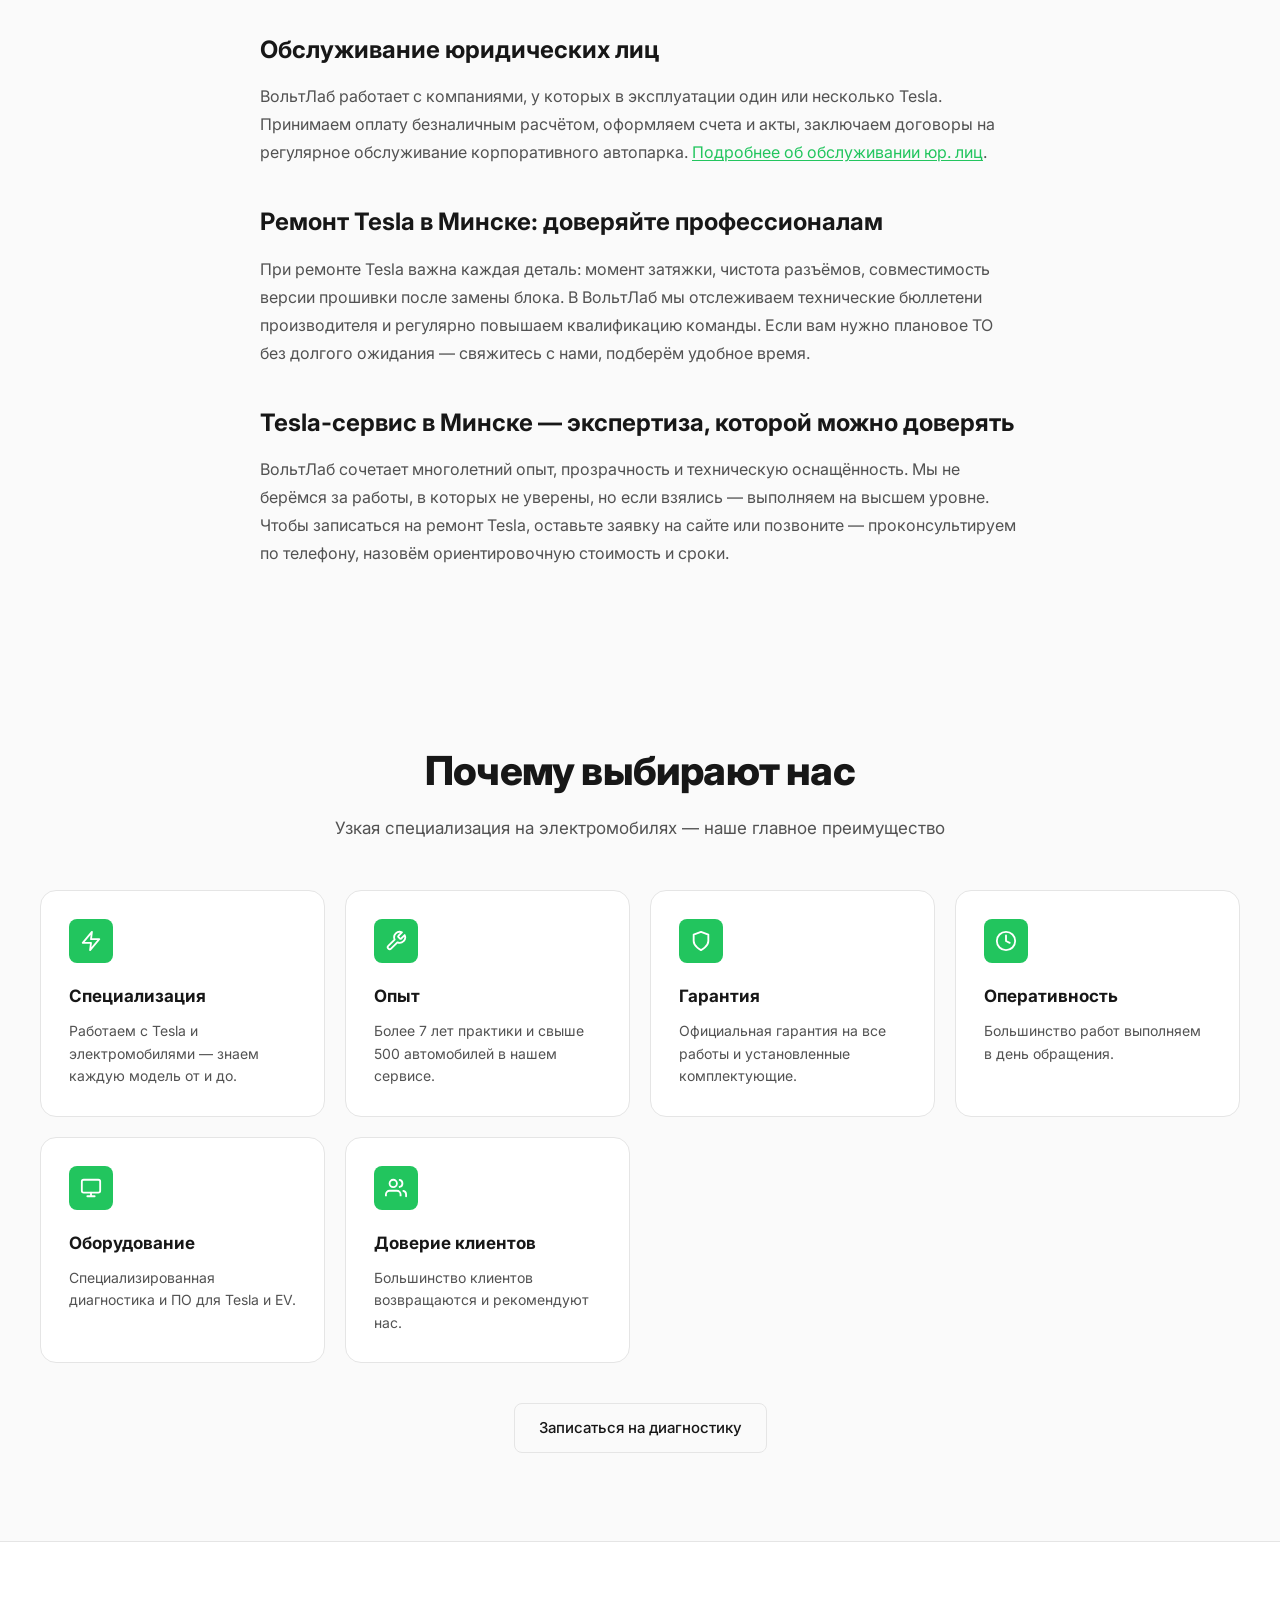
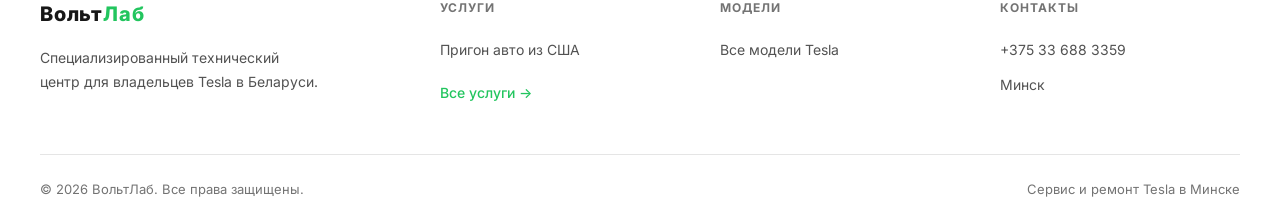
==== commit 1542ca33: "feat (app) : add more info on page about us" ====
--- a/about.html
+++ b/about.html
@@ -4,7 +4,7 @@
   <meta charset="UTF-8">
   <meta name="viewport" content="width=device-width, initial-scale=1.0">
   <title>О нас — ВольтЛаб, сервис Tesla в Минске</title>
-  <meta name="description" content="ВольтЛаб — специализированный сервис Tesla в Минске. Более 7 лет опыта, 500+ обслуженных автомобилей, узкая специализация на электромобилях.">
+  <meta name="description" content="ВольтЛаб — специализированный сервис Tesla в Минске. Более 7 лет опыта, 500+ обслуженных автомобилей, пригон авто из США, обслуживание китайских EV и юридических лиц.">
   <link rel="canonical" href="https://teslaplanet.by/about.html">
   <link rel="icon" type="image/x-icon" href="favicon.ico">
   <link rel="preconnect" href="https://fonts.googleapis.com">
@@ -79,11 +79,8 @@
     </header>
 
     <div class="container page-content">
-      <p>ВольтЛаб — технический центр, который работает с электромобилями Tesla и другими EV. Мы находимся в Минске и обслуживаем владельцев со всей Беларуси. Сервис создан энтузиастами электромобилей, которые с первых дней появления Tesla в регионе изучали конструкцию, электронику и программное обеспечение этих автомобилей.</p>
-      <p>За более чем 7 лет работы мы накопили опыт, позволяющий решать задачи любой сложности: от плановой компьютерной диагностики до капитального ремонта электромоторов и высоковольтных батарей. Команда регулярно проходит обучение и следит за обновлениями технологий Tesla.</p>
-      <p>Мы работаем со всеми моделями Tesla: Model S, Model 3, Model X, Model Y и Cybertruck. Также обслуживаем китайские электромобили и организуем <a href="import.html">пригон авто из США</a> под ключ с восстановлением.</p>
-      <p>У нас есть специализированное оборудование для диагностики Tesla: ПО для работы с блоками управления, калибровки камер и радаров, прошивки и активации функций. На все виды ремонта и установленные запчасти предоставляется гарантия от 6 до 12 месяцев.</p>
-      <p>Наша миссия — сделать владение электромобилем в Беларуси максимально комфортным. Мы не просто ремонтируем автомобили — мы строим долгосрочные отношения с каждым клиентом.</p>
+      <h2>ВольтЛаб: профессиональный сервис Tesla в Минске</h2>
+      <p>Владельцы электромобилей Tesla понимают: обычный автосервис не справится с высоковольтными системами, сложной электроникой и программным обеспечением. ВольтЛаб — это технический центр, где более семи лет занимаются исключительно ремонтом и обслуживанием Tesla. Наши инженеры владеют архитектурой силовых установок, алгоритмами систем безопасности и особенностями каждого поколения батарейных модулей.</p>
 
       <div class="page-stats" role="list">
         <div role="listitem"><div class="stat-value">7+</div><div class="stat-label">лет опыта</div></div>
@@ -91,6 +88,33 @@
         <div role="listitem"><div class="stat-value">5</div><div class="stat-label">моделей Tesla</div></div>
         <div role="listitem"><div class="stat-value">200+</div><div class="stat-label">пригона из США</div></div>
       </div>
+
+      <h2>Почему ВольтЛаб — это настоящий Tesla-сервис в Минске?</h2>
+      <p>Не каждая мастерская готова работать с электромобилями. Мы специализируемся на Tesla с первого дня и понимаем, что качественное обслуживание — это не просто подключение сканера, а глубокое погружение в электронику, прошивки и механику EV. Используем профессиональное диагностическое оборудование и строго соблюдаем протоколы безопасности при работе с высоким напряжением.</p>
+
+      <h2>Обслуживание Tesla без скрытых расходов</h2>
+      <p>Наш подход к сервису Tesla строится на трёх принципах:</p>
+      <ul>
+        <li>Открытая диагностика с разъяснением каждого кода ошибки</li>
+        <li>Оригинальные запчасти или проверенные аналоги — только по согласованию с клиентом</li>
+        <li>Гарантия на все виды работ — от 6 до 12 месяцев</li>
+      </ul>
+      <p>Мы знаем типичные слабые места разных моделей и умеем устранять неисправности быстро и безопасно. При этом сервис Tesla не обязан быть дорогим — мы работаем напрямую с поставщиками комплектующих, что позволяет держать честные цены.</p>
+
+      <h2>Пригон авто из США под ключ</h2>
+      <p>ВольтЛаб организует подбор, доставку и восстановление автомобилей из Америки — Tesla, электромобили и другие марки. Более 200 авто привезено под ключ, услуга от 1500 BYN с минимальными ценами на доставку. <a href="import.html">Подробнее — на странице пригона авто из США</a>.</p>
+
+      <h2>Обслуживание китайских электромобилей</h2>
+      <p>ВольтЛаб обслуживает не только Tesla, но и китайские электромобили: BYD, Zeekr, Li Auto, NIO, Voyah, XPeng и другие. Выполняем диагностику, ремонт батарей, работу с электроникой, обновление ПО и русификацию мультимедиа. <a href="services.html#chinese-ev-title">Смотреть направления на странице услуг</a>.</p>
+
+      <h2>Обслуживание юридических лиц</h2>
+      <p>ВольтЛаб работает с компаниями, у которых в эксплуатации один или несколько Tesla. Принимаем оплату безналичным расчётом, оформляем счета и акты, заключаем договоры на регулярное обслуживание корпоративного автопарка. <a href="services.html#b2b-title">Подробнее об обслуживании юр. лиц</a>.</p>
+
+      <h2>Ремонт Tesla в Минске: доверяйте профессионалам</h2>
+      <p>При ремонте Tesla важна каждая деталь: момент затяжки, чистота разъёмов, совместимость версии прошивки после замены блока. В ВольтЛаб мы отслеживаем технические бюллетени производителя и регулярно повышаем квалификацию команды. Если вам нужно плановое ТО без долгого ожидания — свяжитесь с нами, подберём удобное время.</p>
+
+      <h2>Tesla-сервис в Минске — экспертиза, которой можно доверять</h2>
+      <p>ВольтЛаб сочетает многолетний опыт, прозрачность и техническую оснащённость. Мы не берёмся за работы, в которых не уверены, но если взялись — выполняем на высшем уровне. Чтобы записаться на ремонт Tesla, оставьте заявку на сайте или позвоните — проконсультируем по телефону, назовём ориентировочную стоимость и сроки.</p>
     </div>
 
     <section class="section" aria-labelledby="about-features">
--- a/css/styles.css
+++ b/css/styles.css
@@ -140,6 +140,40 @@
   line-height: 1.75;
 }
 
+.page-content h2 {
+  font-size: clamp(1.25rem, 2.5vw, 1.5rem);
+  font-weight: 700;
+  color: var(--text);
+  margin-top: 2.5rem;
+  margin-bottom: 1rem;
+  line-height: 1.35;
+}
+
+.page-content h2:first-child {
+  margin-top: 0;
+}
+
+.page-content ul {
+  color: var(--text-muted);
+  margin-bottom: 1.25rem;
+  padding-left: 1.25rem;
+  line-height: 1.75;
+}
+
+.page-content li + li {
+  margin-top: 0.5rem;
+}
+
+.page-content a {
+  color: var(--accent);
+  text-decoration: underline;
+  text-underline-offset: 2px;
+}
+
+.page-content a:hover {
+  color: var(--accent-hover);
+}
+
 .page-stats {
   display: grid;
   grid-template-columns: repeat(auto-fill, minmax(140px, 1fr));
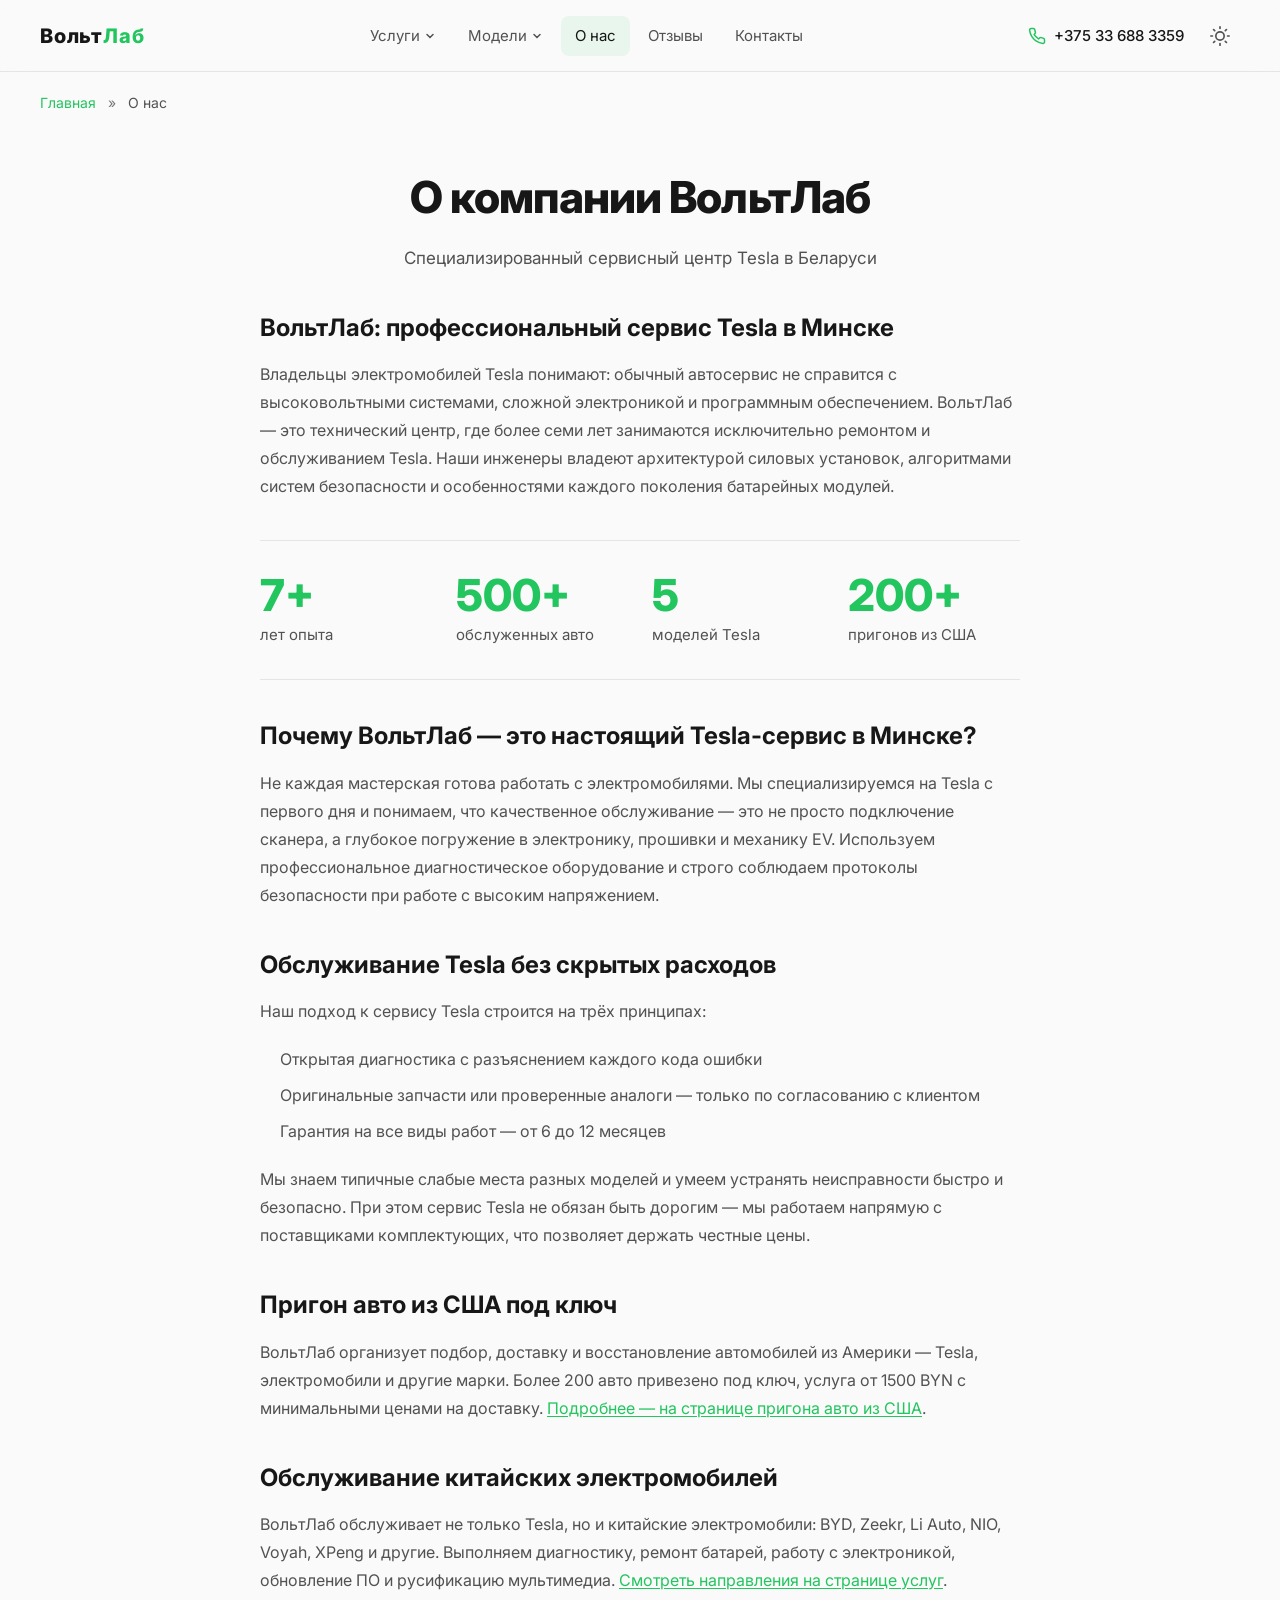
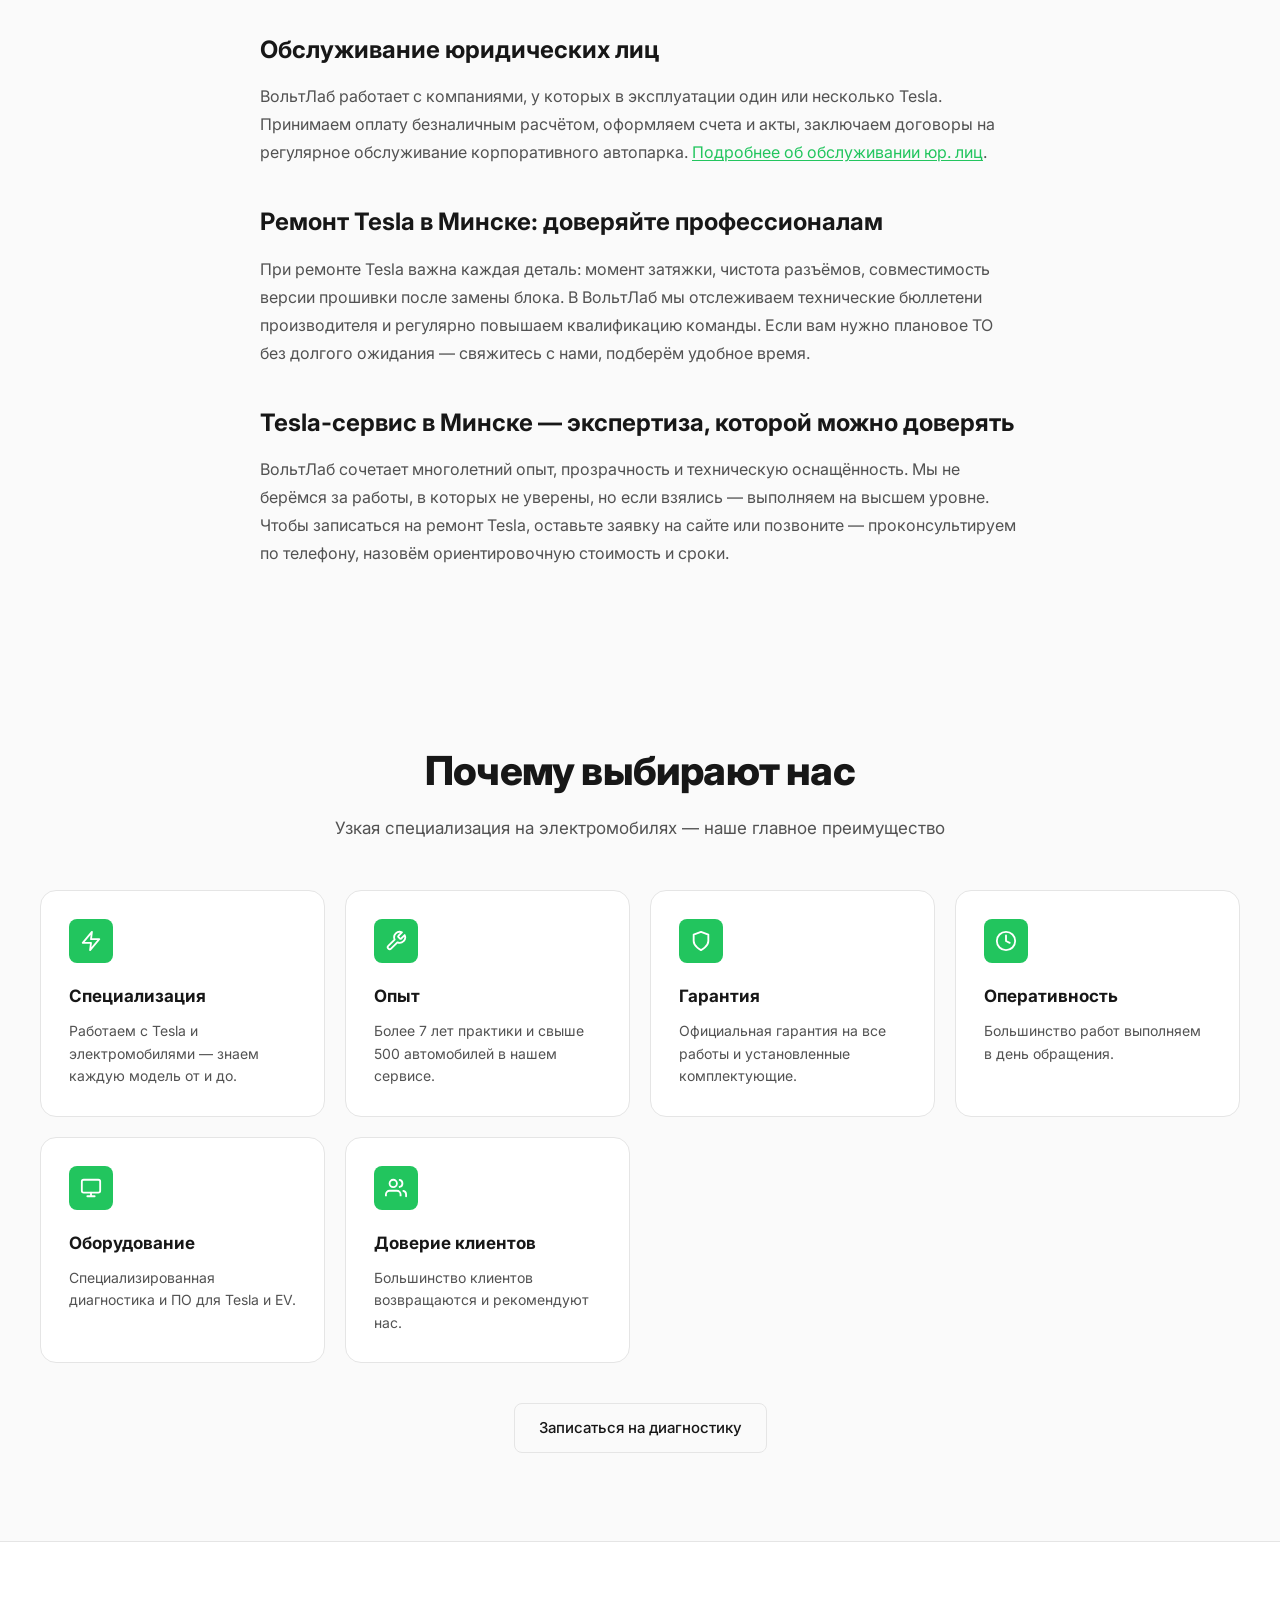
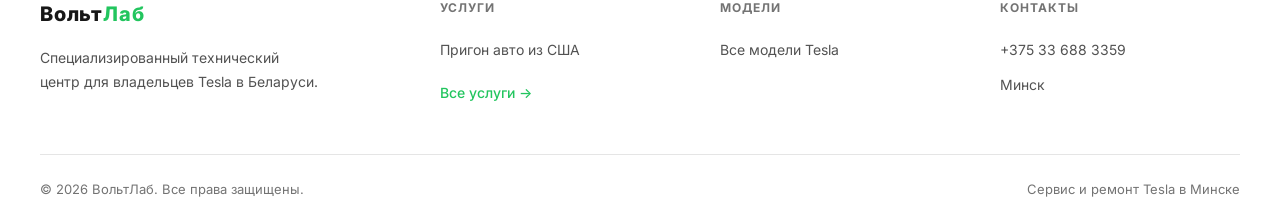
==== commit 34c4bd93: "feat (app) : change text" ====
--- a/about.html
+++ b/about.html
@@ -86,7 +86,7 @@
         <div role="listitem"><div class="stat-value">7+</div><div class="stat-label">лет опыта</div></div>
         <div role="listitem"><div class="stat-value">500+</div><div class="stat-label">обслуженных авто</div></div>
         <div role="listitem"><div class="stat-value">5</div><div class="stat-label">моделей Tesla</div></div>
-        <div role="listitem"><div class="stat-value">200+</div><div class="stat-label">пригона из США</div></div>
+        <div role="listitem"><div class="stat-value">200+</div><div class="stat-label">пригонов из США</div></div>
       </div>
 
       <h2>Почему ВольтЛаб — это настоящий Tesla-сервис в Минске?</h2>
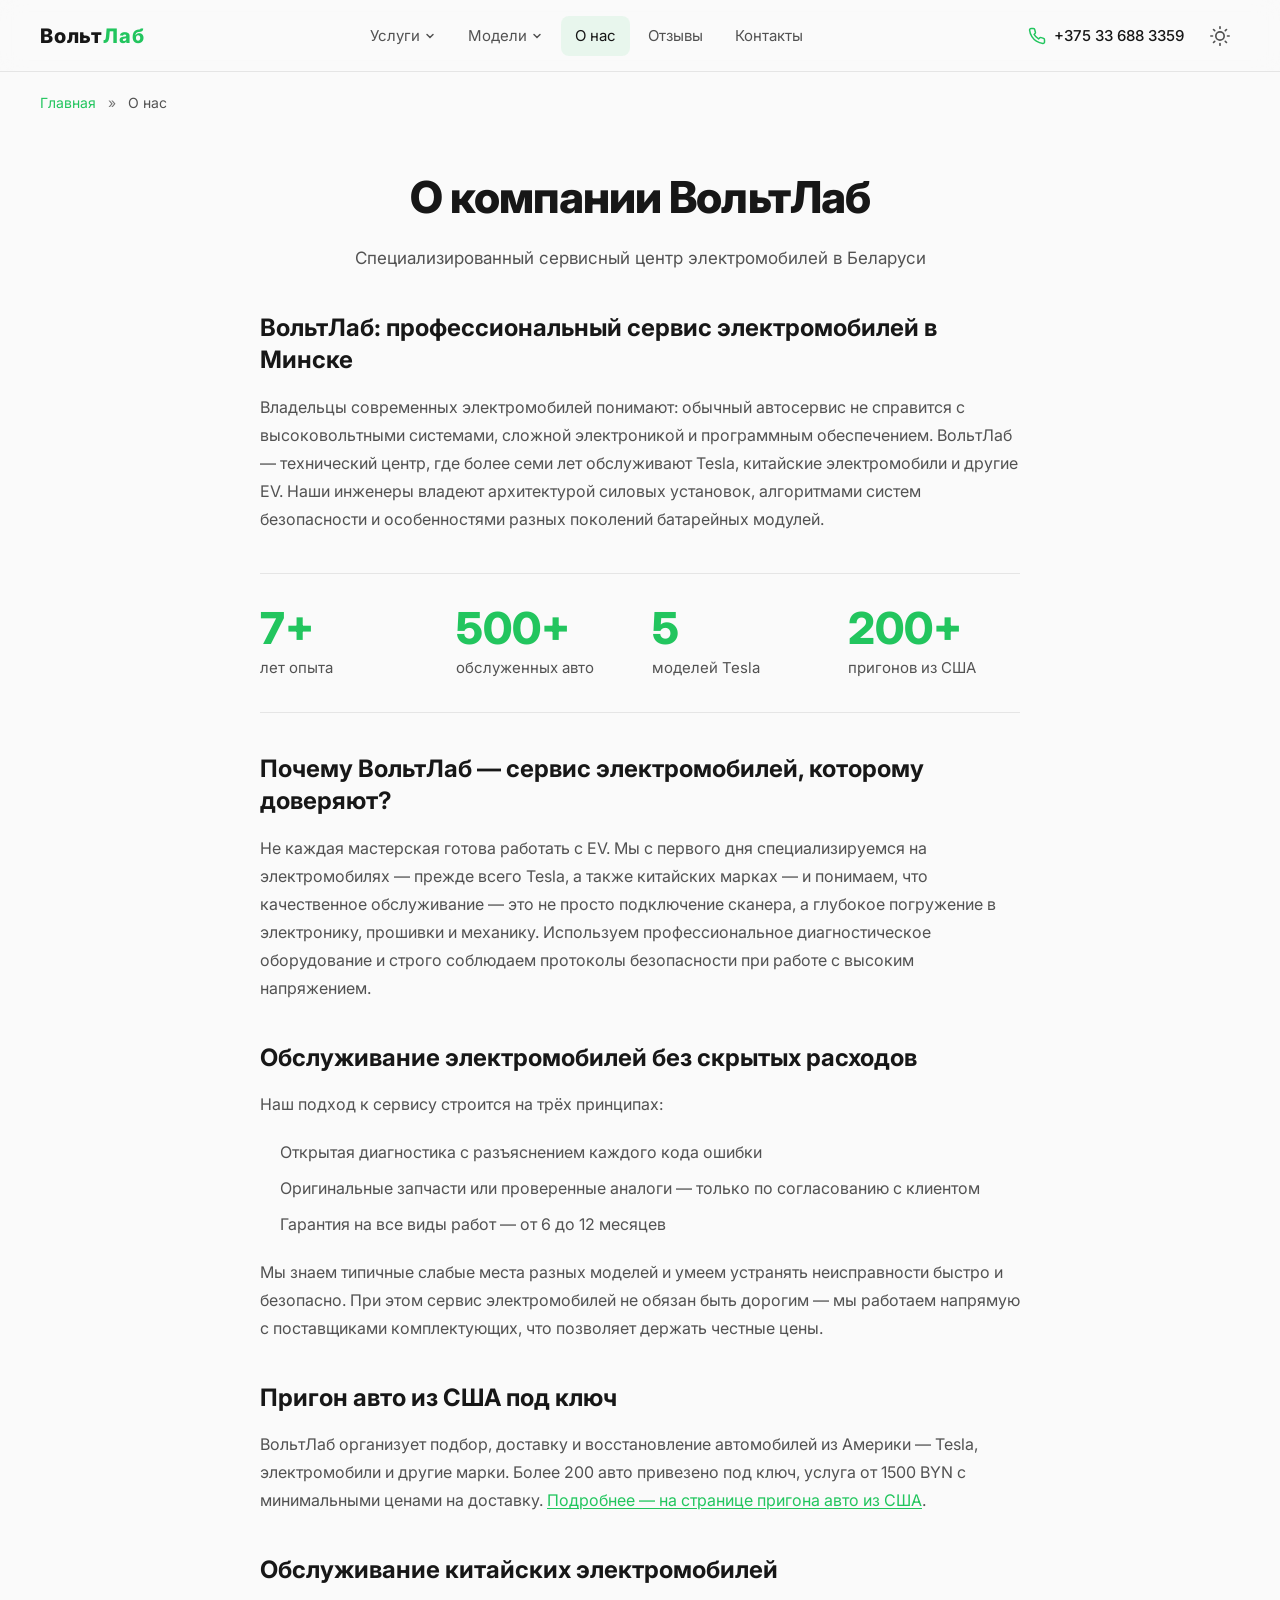
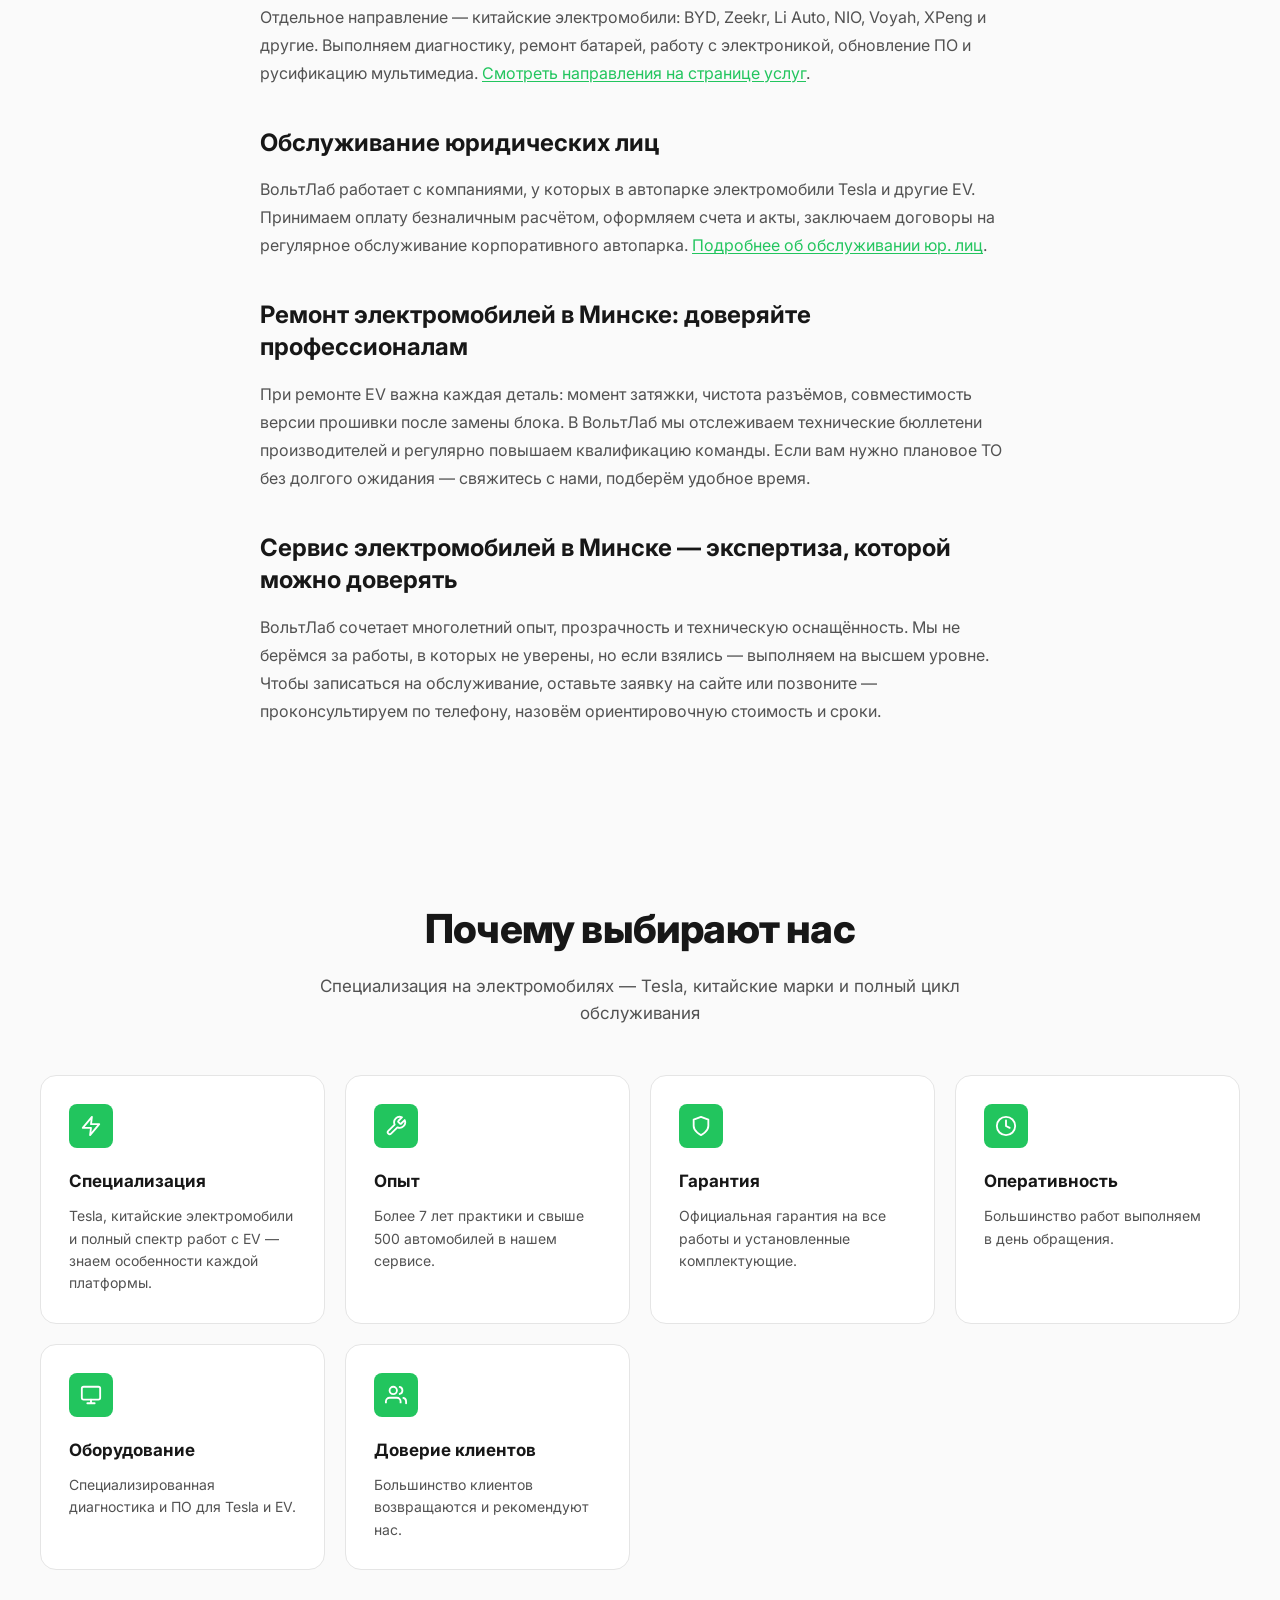
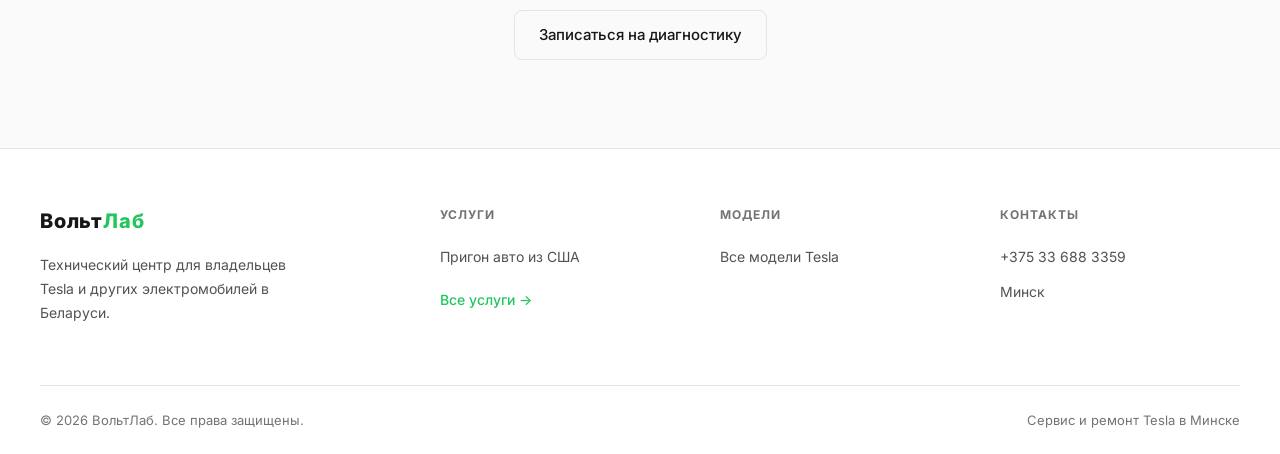
==== commit 63af5072: "feat (app) : add new section and change terminology" ====
--- a/about.html
+++ b/about.html
@@ -74,13 +74,13 @@
     <header class="page-header">
       <div class="container">
         <h1>О компании ВольтЛаб</h1>
-        <p class="lead">Специализированный сервисный центр Tesla в Беларуси</p>
+        <p class="lead">Специализированный сервисный центр электромобилей в Беларуси</p>
       </div>
     </header>
 
     <div class="container page-content">
-      <h2>ВольтЛаб: профессиональный сервис Tesla в Минске</h2>
-      <p>Владельцы электромобилей Tesla понимают: обычный автосервис не справится с высоковольтными системами, сложной электроникой и программным обеспечением. ВольтЛаб — это технический центр, где более семи лет занимаются исключительно ремонтом и обслуживанием Tesla. Наши инженеры владеют архитектурой силовых установок, алгоритмами систем безопасности и особенностями каждого поколения батарейных модулей.</p>
+      <h2>ВольтЛаб: профессиональный сервис электромобилей в Минске</h2>
+      <p>Владельцы современных электромобилей понимают: обычный автосервис не справится с высоковольтными системами, сложной электроникой и программным обеспечением. ВольтЛаб — технический центр, где более семи лет обслуживают Tesla, китайские электромобили и другие EV. Наши инженеры владеют архитектурой силовых установок, алгоритмами систем безопасности и особенностями разных поколений батарейных модулей.</p>
 
       <div class="page-stats" role="list">
         <div role="listitem"><div class="stat-value">7+</div><div class="stat-label">лет опыта</div></div>
@@ -89,45 +89,45 @@
         <div role="listitem"><div class="stat-value">200+</div><div class="stat-label">пригонов из США</div></div>
       </div>
 
-      <h2>Почему ВольтЛаб — это настоящий Tesla-сервис в Минске?</h2>
-      <p>Не каждая мастерская готова работать с электромобилями. Мы специализируемся на Tesla с первого дня и понимаем, что качественное обслуживание — это не просто подключение сканера, а глубокое погружение в электронику, прошивки и механику EV. Используем профессиональное диагностическое оборудование и строго соблюдаем протоколы безопасности при работе с высоким напряжением.</p>
+      <h2>Почему ВольтЛаб — сервис электромобилей, которому доверяют?</h2>
+      <p>Не каждая мастерская готова работать с EV. Мы с первого дня специализируемся на электромобилях — прежде всего Tesla, а также китайских марках — и понимаем, что качественное обслуживание — это не просто подключение сканера, а глубокое погружение в электронику, прошивки и механику. Используем профессиональное диагностическое оборудование и строго соблюдаем протоколы безопасности при работе с высоким напряжением.</p>
 
-      <h2>Обслуживание Tesla без скрытых расходов</h2>
-      <p>Наш подход к сервису Tesla строится на трёх принципах:</p>
+      <h2>Обслуживание электромобилей без скрытых расходов</h2>
+      <p>Наш подход к сервису строится на трёх принципах:</p>
       <ul>
         <li>Открытая диагностика с разъяснением каждого кода ошибки</li>
         <li>Оригинальные запчасти или проверенные аналоги — только по согласованию с клиентом</li>
         <li>Гарантия на все виды работ — от 6 до 12 месяцев</li>
       </ul>
-      <p>Мы знаем типичные слабые места разных моделей и умеем устранять неисправности быстро и безопасно. При этом сервис Tesla не обязан быть дорогим — мы работаем напрямую с поставщиками комплектующих, что позволяет держать честные цены.</p>
+      <p>Мы знаем типичные слабые места разных моделей и умеем устранять неисправности быстро и безопасно. При этом сервис электромобилей не обязан быть дорогим — мы работаем напрямую с поставщиками комплектующих, что позволяет держать честные цены.</p>
 
       <h2>Пригон авто из США под ключ</h2>
       <p>ВольтЛаб организует подбор, доставку и восстановление автомобилей из Америки — Tesla, электромобили и другие марки. Более 200 авто привезено под ключ, услуга от 1500 BYN с минимальными ценами на доставку. <a href="import.html">Подробнее — на странице пригона авто из США</a>.</p>
 
       <h2>Обслуживание китайских электромобилей</h2>
-      <p>ВольтЛаб обслуживает не только Tesla, но и китайские электромобили: BYD, Zeekr, Li Auto, NIO, Voyah, XPeng и другие. Выполняем диагностику, ремонт батарей, работу с электроникой, обновление ПО и русификацию мультимедиа. <a href="services.html#chinese-ev-title">Смотреть направления на странице услуг</a>.</p>
+      <p>Отдельное направление — китайские электромобили: BYD, Zeekr, Li Auto, NIO, Voyah, XPeng и другие. Выполняем диагностику, ремонт батарей, работу с электроникой, обновление ПО и русификацию мультимедиа. <a href="services.html#chinese-ev-title">Смотреть направления на странице услуг</a>.</p>
 
       <h2>Обслуживание юридических лиц</h2>
-      <p>ВольтЛаб работает с компаниями, у которых в эксплуатации один или несколько Tesla. Принимаем оплату безналичным расчётом, оформляем счета и акты, заключаем договоры на регулярное обслуживание корпоративного автопарка. <a href="services.html#b2b-title">Подробнее об обслуживании юр. лиц</a>.</p>
+      <p>ВольтЛаб работает с компаниями, у которых в автопарке электромобили Tesla и другие EV. Принимаем оплату безналичным расчётом, оформляем счета и акты, заключаем договоры на регулярное обслуживание корпоративного автопарка. <a href="services.html#b2b-title">Подробнее об обслуживании юр. лиц</a>.</p>
 
-      <h2>Ремонт Tesla в Минске: доверяйте профессионалам</h2>
-      <p>При ремонте Tesla важна каждая деталь: момент затяжки, чистота разъёмов, совместимость версии прошивки после замены блока. В ВольтЛаб мы отслеживаем технические бюллетени производителя и регулярно повышаем квалификацию команды. Если вам нужно плановое ТО без долгого ожидания — свяжитесь с нами, подберём удобное время.</p>
+      <h2>Ремонт электромобилей в Минске: доверяйте профессионалам</h2>
+      <p>При ремонте EV важна каждая деталь: момент затяжки, чистота разъёмов, совместимость версии прошивки после замены блока. В ВольтЛаб мы отслеживаем технические бюллетени производителей и регулярно повышаем квалификацию команды. Если вам нужно плановое ТО без долгого ожидания — свяжитесь с нами, подберём удобное время.</p>
 
-      <h2>Tesla-сервис в Минске — экспертиза, которой можно доверять</h2>
-      <p>ВольтЛаб сочетает многолетний опыт, прозрачность и техническую оснащённость. Мы не берёмся за работы, в которых не уверены, но если взялись — выполняем на высшем уровне. Чтобы записаться на ремонт Tesla, оставьте заявку на сайте или позвоните — проконсультируем по телефону, назовём ориентировочную стоимость и сроки.</p>
+      <h2>Сервис электромобилей в Минске — экспертиза, которой можно доверять</h2>
+      <p>ВольтЛаб сочетает многолетний опыт, прозрачность и техническую оснащённость. Мы не берёмся за работы, в которых не уверены, но если взялись — выполняем на высшем уровне. Чтобы записаться на обслуживание, оставьте заявку на сайте или позвоните — проконсультируем по телефону, назовём ориентировочную стоимость и сроки.</p>
     </div>
 
     <section class="section" aria-labelledby="about-features">
       <div class="container">
         <header class="section-header">
           <h2 id="about-features">Почему выбирают нас</h2>
-          <p>Узкая специализация на электромобилях — наше главное преимущество</p>
+          <p>Специализация на электромобилях — Tesla, китайские марки и полный цикл обслуживания</p>
         </header>
         <div class="features-grid">
           <article class="feature-card">
             <div class="feature-icon" aria-hidden="true"><svg width="22" height="22" viewBox="0 0 24 24" fill="none"><path d="M13 2L3 14h9l-1 8 10-12h-9l1-8z" stroke="currentColor" stroke-width="2" stroke-linecap="round" stroke-linejoin="round"/></svg></div>
             <h3>Специализация</h3>
-            <p>Работаем с Tesla и электромобилями — знаем каждую модель от и до.</p>
+            <p>Tesla, китайские электромобили и полный спектр работ с EV — знаем особенности каждой платформы.</p>
           </article>
           <article class="feature-card">
             <div class="feature-icon" aria-hidden="true"><svg width="22" height="22" viewBox="0 0 24 24" fill="none"><path d="M14.7 6.3a1 1 0 000 1.4l1.6 1.6a1 1 0 001.4 0l3.77-3.77a6 6 0 01-7.94 7.94l-6.91 6.91a2.12 2.12 0 01-3-3l6.91-6.91a6 6 0 017.94-7.94l-3.76 3.76z" stroke="currentColor" stroke-width="2" stroke-linecap="round" stroke-linejoin="round"/></svg></div>
@@ -167,7 +167,7 @@
       <div class="footer-grid">
         <div class="footer-brand">
           <a href="index.html" class="logo">Вольт<span>Лаб</span></a>
-          <p>Специализированный технический центр для владельцев Tesla в Беларуси.</p>
+          <p>Технический центр для владельцев Tesla и других электромобилей в Беларуси.</p>
         </div>
         <div class="footer-col">
           <h4>Услуги</h4>
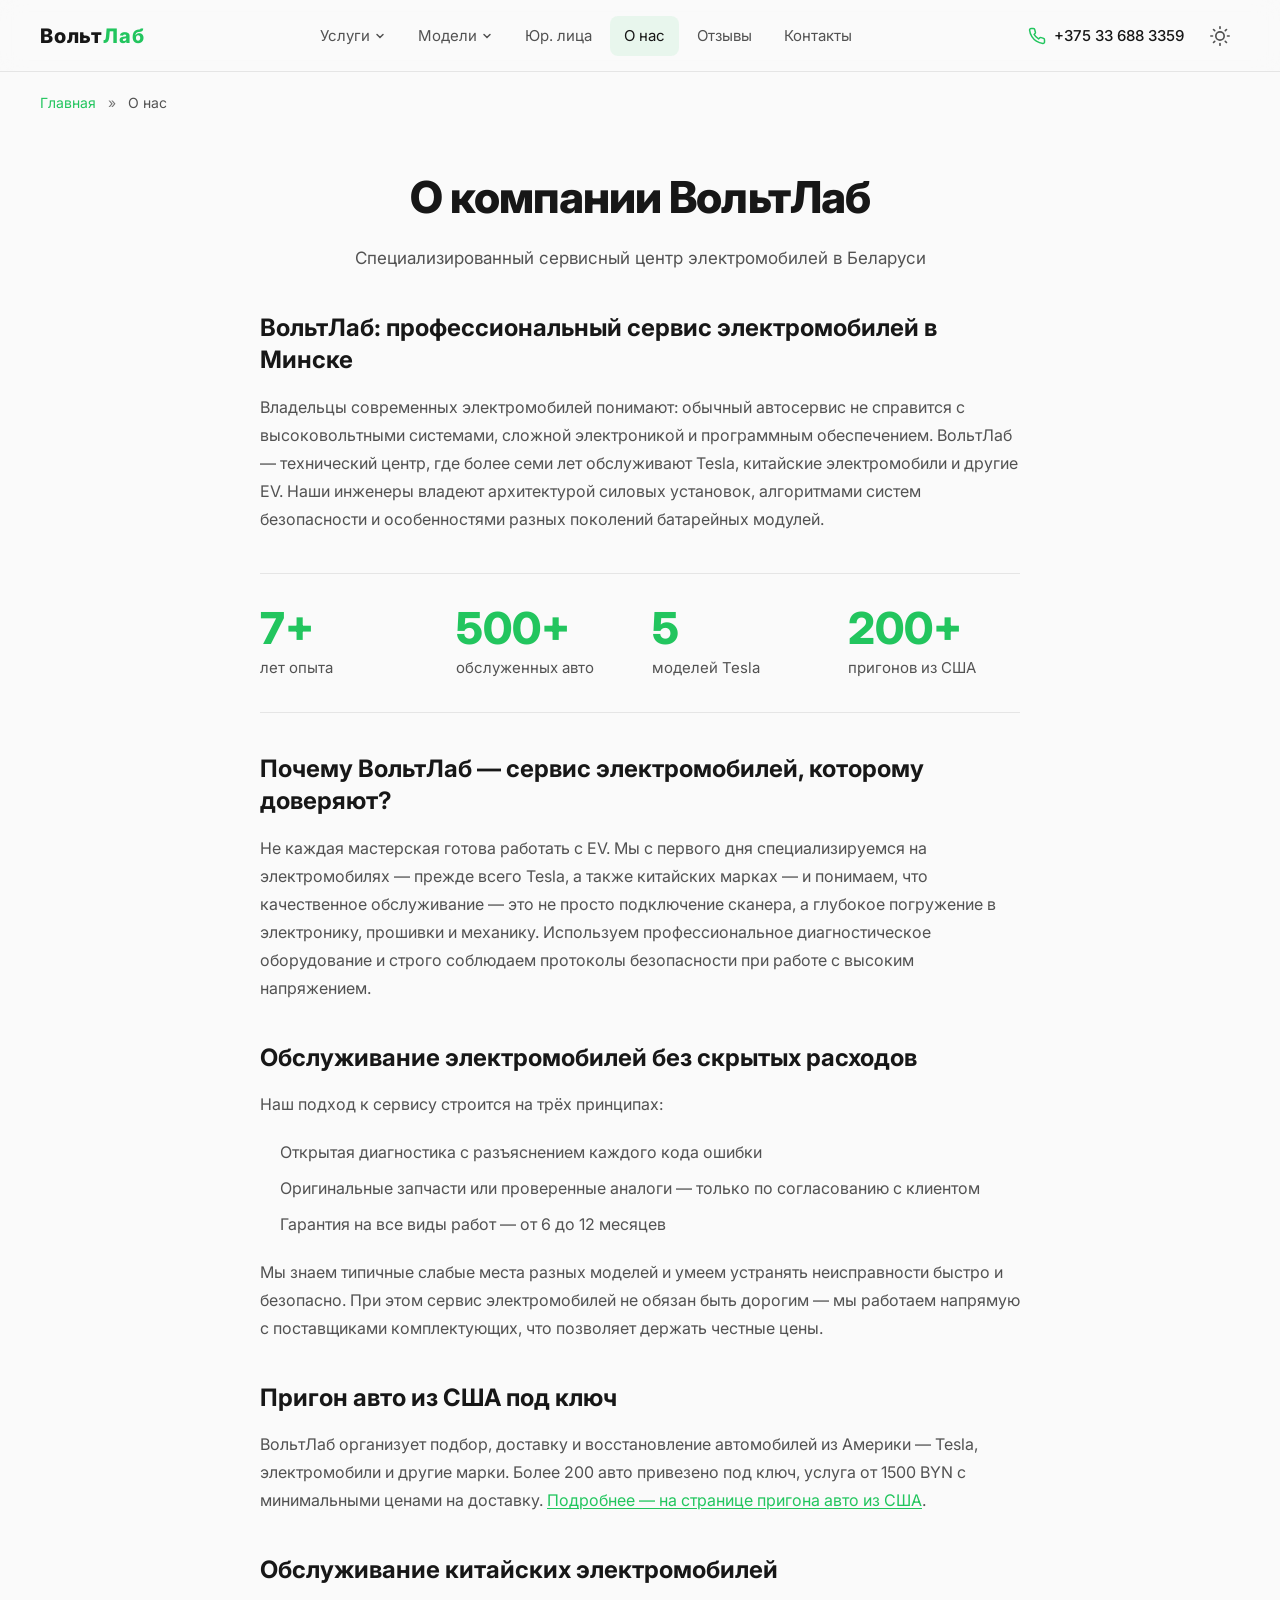
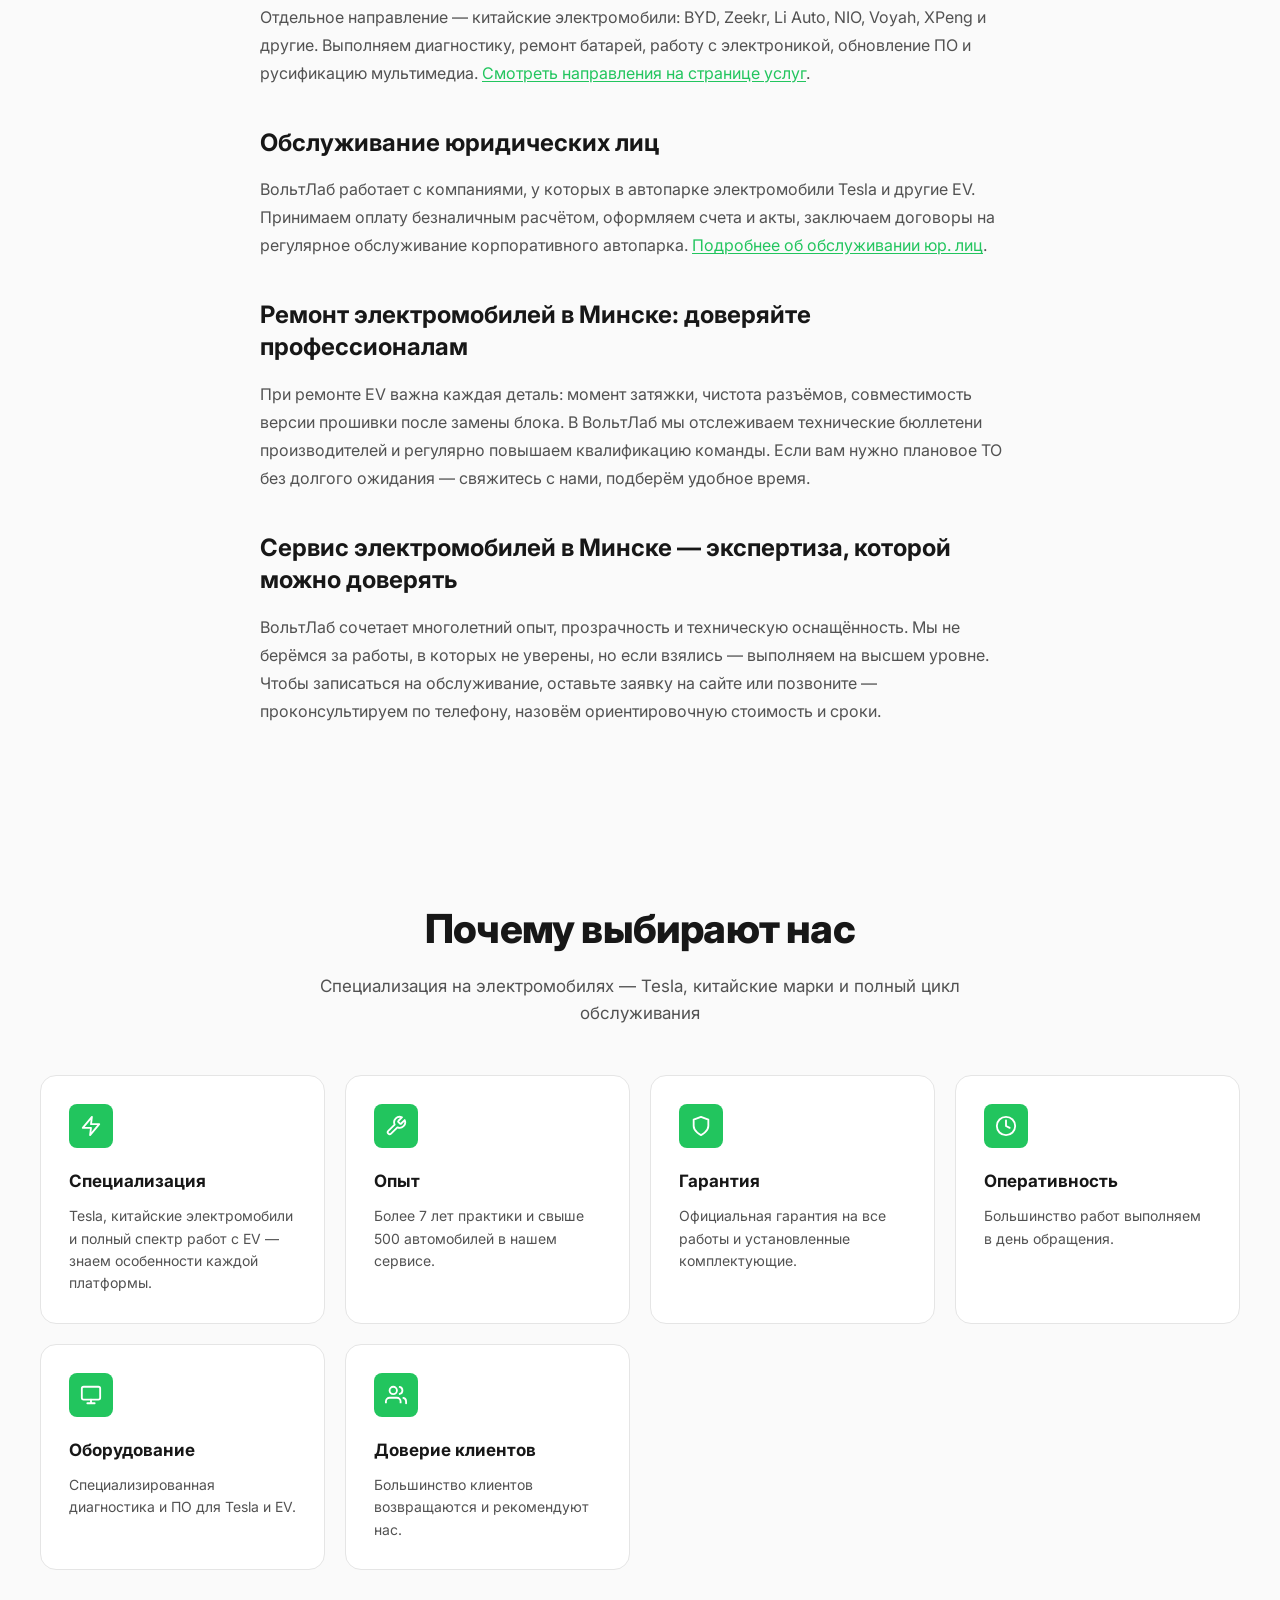
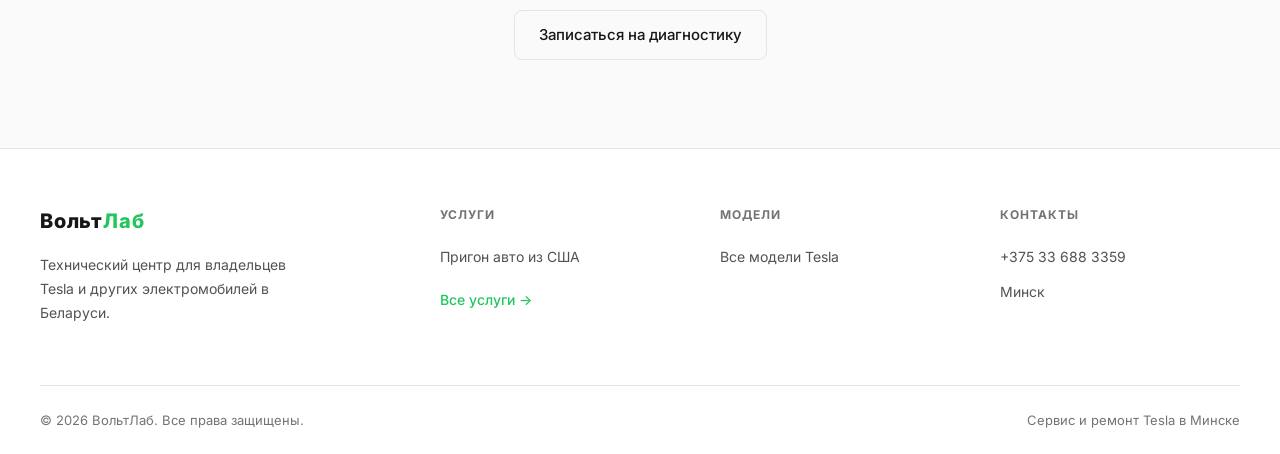
==== commit b24c7332: "feat / add page b2b" ====
--- a/about.html
+++ b/about.html
@@ -5,7 +5,7 @@
   <meta name="viewport" content="width=device-width, initial-scale=1.0">
   <title>О нас — ВольтЛаб, сервис Tesla в Минске</title>
   <meta name="description" content="ВольтЛаб — специализированный сервис Tesla в Минске. Более 7 лет опыта, 500+ обслуженных автомобилей, пригон авто из США, обслуживание китайских EV и юридических лиц.">
-  <link rel="canonical" href="https://teslaplanet.by/about.html">
+  <link rel="canonical" href="https://voltlab.by/about.html">
   <link rel="icon" type="image/x-icon" href="favicon.ico">
   <link rel="preconnect" href="https://fonts.googleapis.com">
   <link rel="preconnect" href="https://fonts.gstatic.com" crossorigin>
@@ -24,6 +24,7 @@
           <a href="index.html" role="menuitem">Главная</a>
           <a href="services.html" role="menuitem">Услуги</a>
           <a href="import.html" role="menuitem">Пригон авто из США</a>
+          <a href="b2b.html" role="menuitem">Обслуживание юр. лиц</a>
         </div>
         </div>
         <div class="nav-dropdown">
@@ -37,6 +38,7 @@
           <a href="models.html" role="menuitem">Все модели →</a>
         </div>
         </div>
+        <a href="b2b.html" class="nav-link">Юр. лица</a>
         <a href="about.html" class="nav-link" aria-current="page">О нас</a>
         <a href="reviews.html" class="nav-link">Отзывы</a>
         <a href="contacts.html" class="nav-link">Контакты</a>
@@ -57,6 +59,7 @@
   <nav id="mobile-nav" class="mobile-nav" aria-label="Мобильная навигация" hidden>
     <a href="services.html">Услуги</a>
     <a href="models.html">Модели</a>
+    <a href="b2b.html">Юр. лица</a>
     <a href="about.html">О нас</a>
     <a href="reviews.html">Отзывы</a>
     <a href="contacts.html">Контакты</a>
@@ -108,7 +111,7 @@
       <p>Отдельное направление — китайские электромобили: BYD, Zeekr, Li Auto, NIO, Voyah, XPeng и другие. Выполняем диагностику, ремонт батарей, работу с электроникой, обновление ПО и русификацию мультимедиа. <a href="services.html#chinese-ev-title">Смотреть направления на странице услуг</a>.</p>
 
       <h2>Обслуживание юридических лиц</h2>
-      <p>ВольтЛаб работает с компаниями, у которых в автопарке электромобили Tesla и другие EV. Принимаем оплату безналичным расчётом, оформляем счета и акты, заключаем договоры на регулярное обслуживание корпоративного автопарка. <a href="services.html#b2b-title">Подробнее об обслуживании юр. лиц</a>.</p>
+      <p>ВольтЛаб работает с компаниями, у которых в автопарке электромобили Tesla и другие EV. Принимаем оплату безналичным расчётом, оформляем счета и акты, заключаем договоры на регулярное обслуживание корпоративного автопарка. <a href="b2b.html">Подробнее об обслуживании юр. лиц</a>.</p>
 
       <h2>Ремонт электромобилей в Минске: доверяйте профессионалам</h2>
       <p>При ремонте EV важна каждая деталь: момент затяжки, чистота разъёмов, совместимость версии прошивки после замены блока. В ВольтЛаб мы отслеживаем технические бюллетени производителей и регулярно повышаем квалификацию команды. Если вам нужно плановое ТО без долгого ожидания — свяжитесь с нами, подберём удобное время.</p>
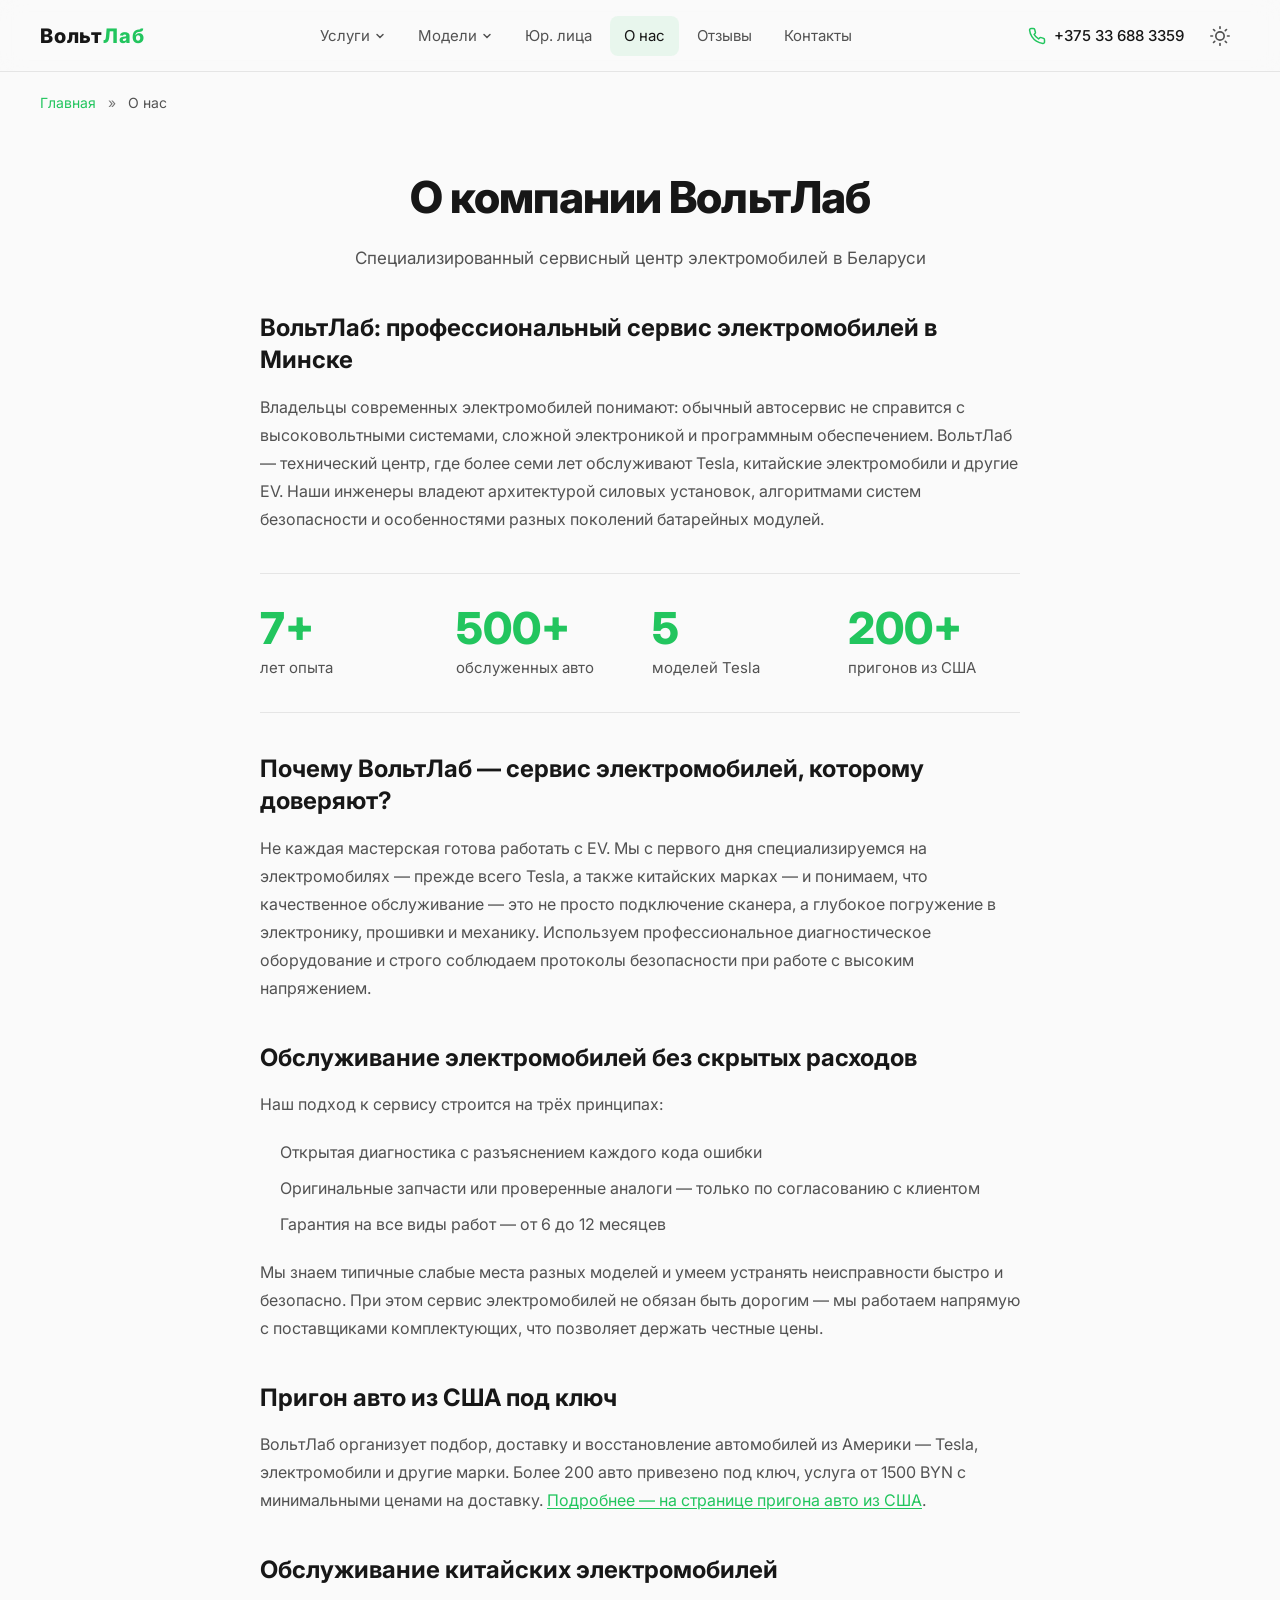
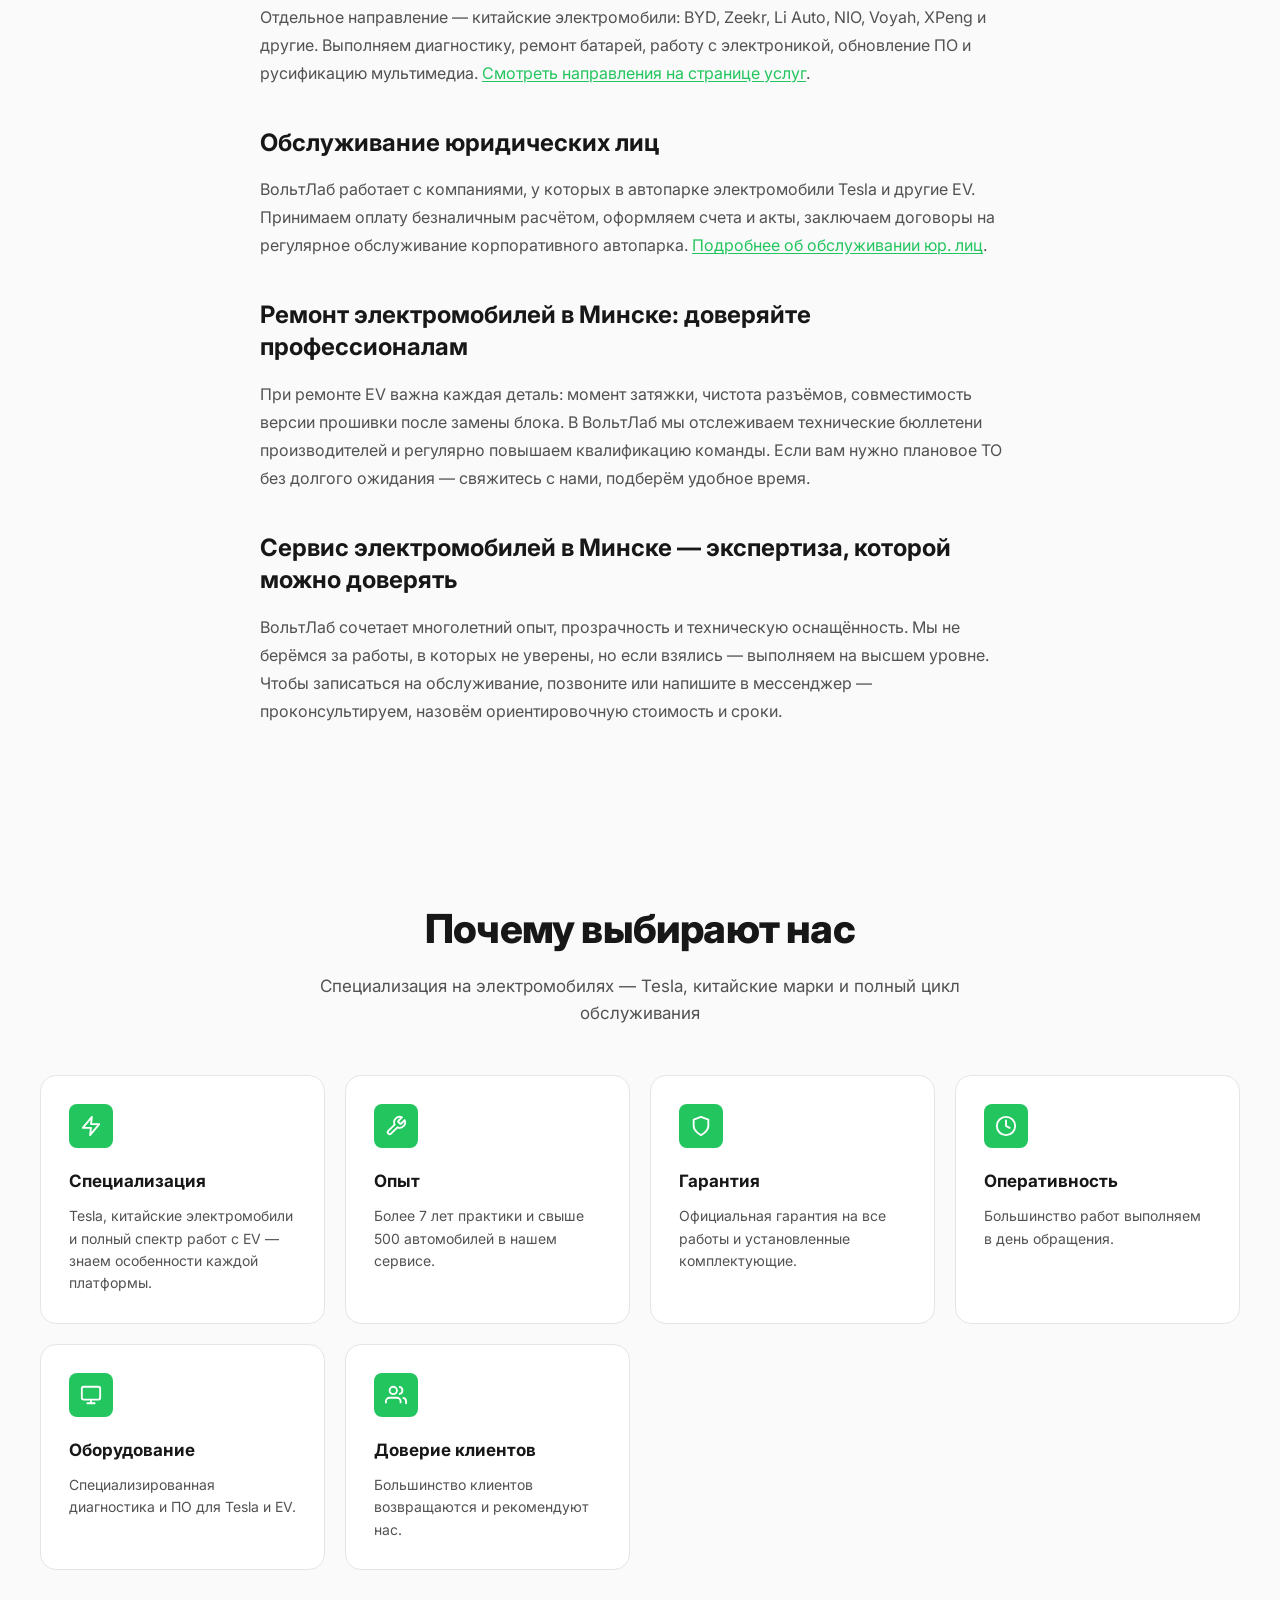
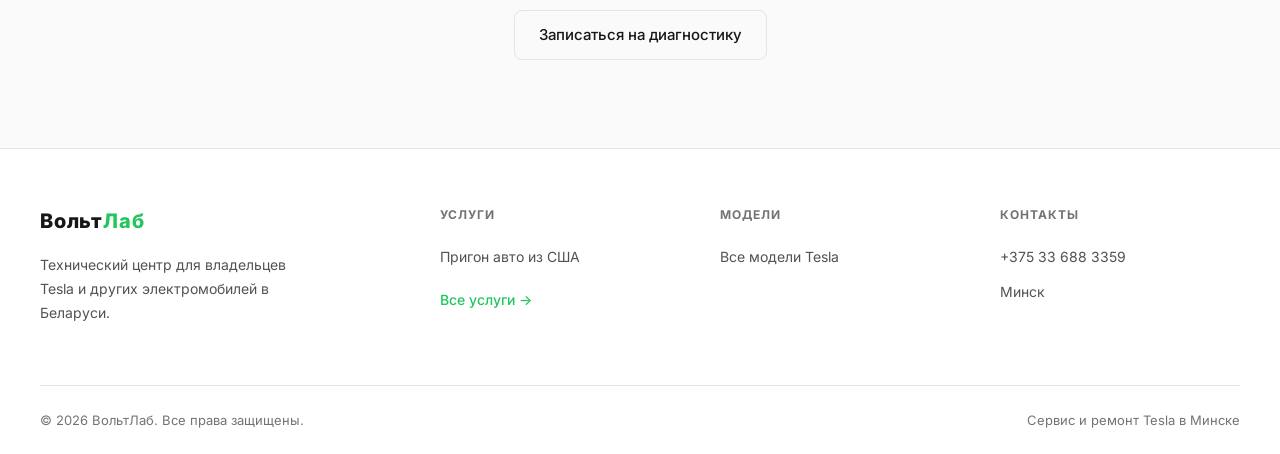
==== commit 485afe16: "feat / update terminology" ====
--- a/about.html
+++ b/about.html
@@ -117,7 +117,7 @@
       <p>При ремонте EV важна каждая деталь: момент затяжки, чистота разъёмов, совместимость версии прошивки после замены блока. В ВольтЛаб мы отслеживаем технические бюллетени производителей и регулярно повышаем квалификацию команды. Если вам нужно плановое ТО без долгого ожидания — свяжитесь с нами, подберём удобное время.</p>
 
       <h2>Сервис электромобилей в Минске — экспертиза, которой можно доверять</h2>
-      <p>ВольтЛаб сочетает многолетний опыт, прозрачность и техническую оснащённость. Мы не берёмся за работы, в которых не уверены, но если взялись — выполняем на высшем уровне. Чтобы записаться на обслуживание, оставьте заявку на сайте или позвоните — проконсультируем по телефону, назовём ориентировочную стоимость и сроки.</p>
+      <p>ВольтЛаб сочетает многолетний опыт, прозрачность и техническую оснащённость. Мы не берёмся за работы, в которых не уверены, но если взялись — выполняем на высшем уровне. Чтобы записаться на обслуживание, позвоните или напишите в мессенджер — проконсультируем, назовём ориентировочную стоимость и сроки.</p>
     </div>
 
     <section class="section" aria-labelledby="about-features">
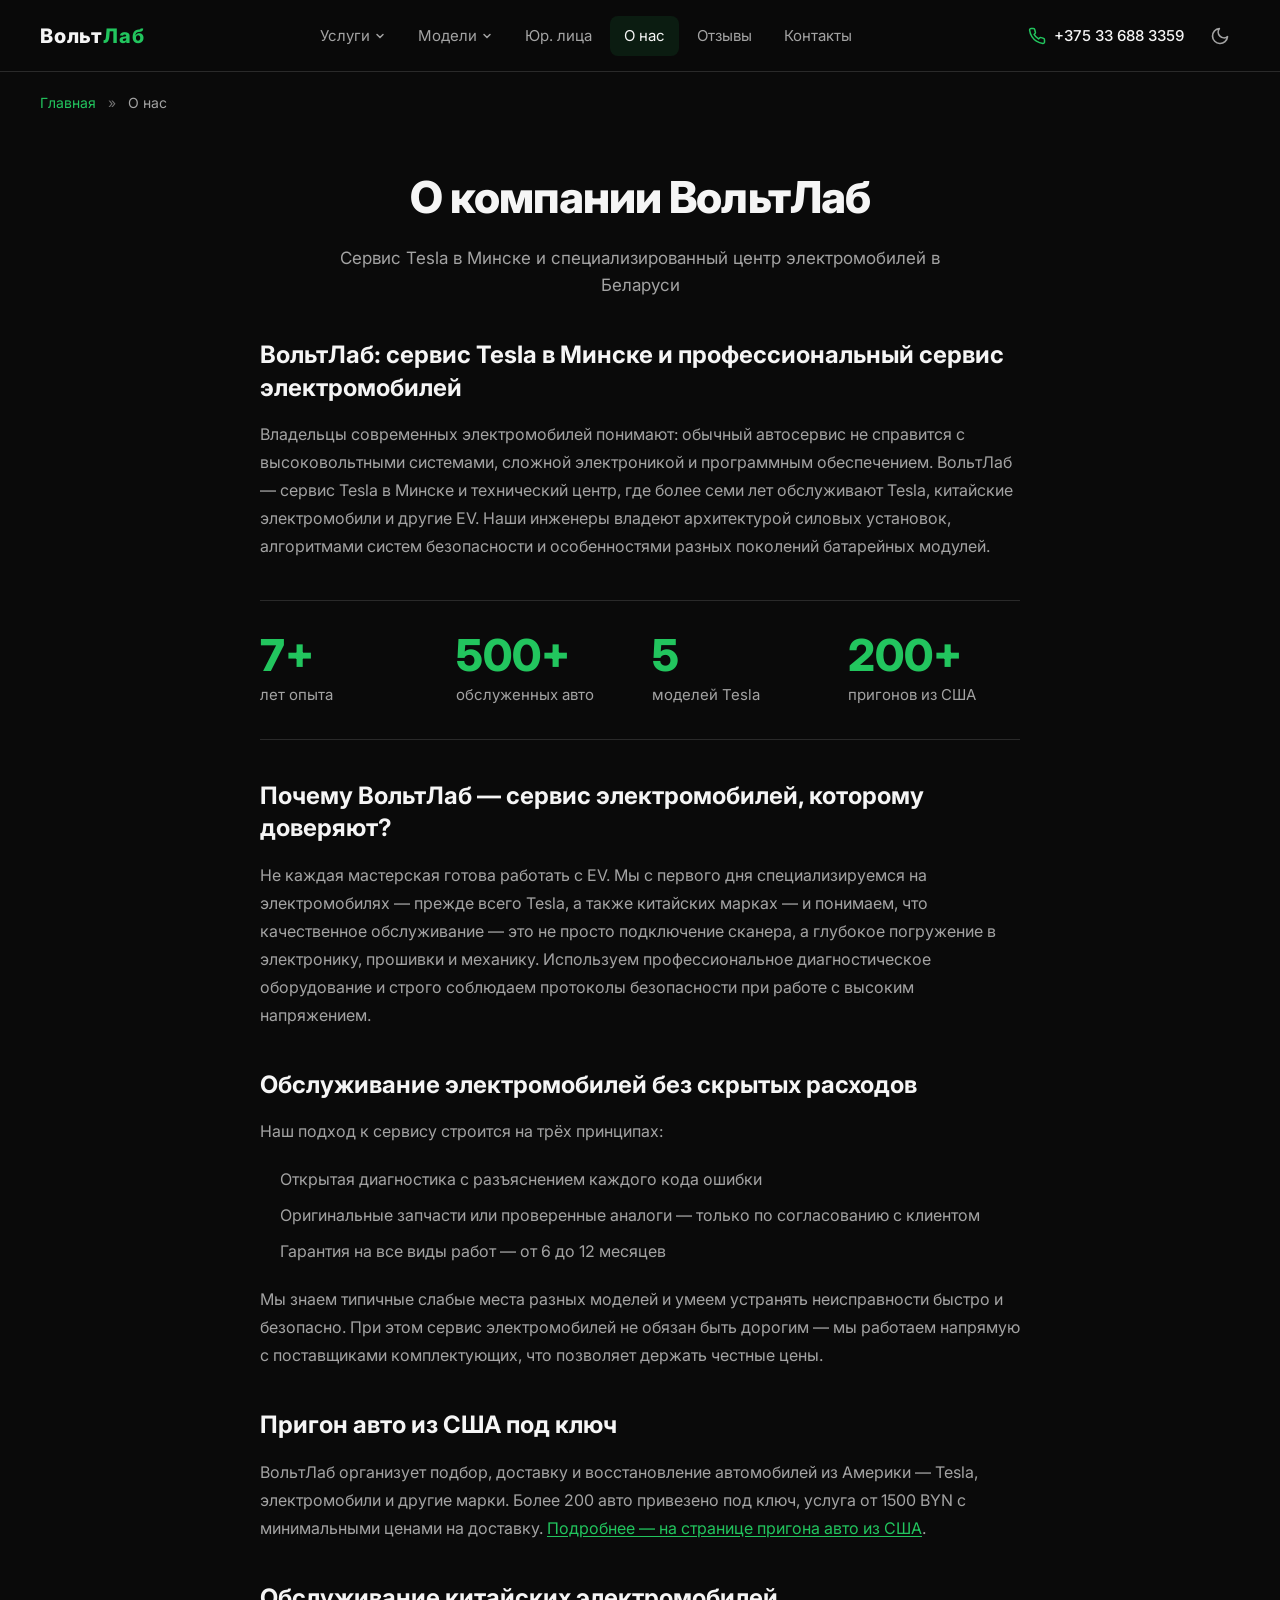
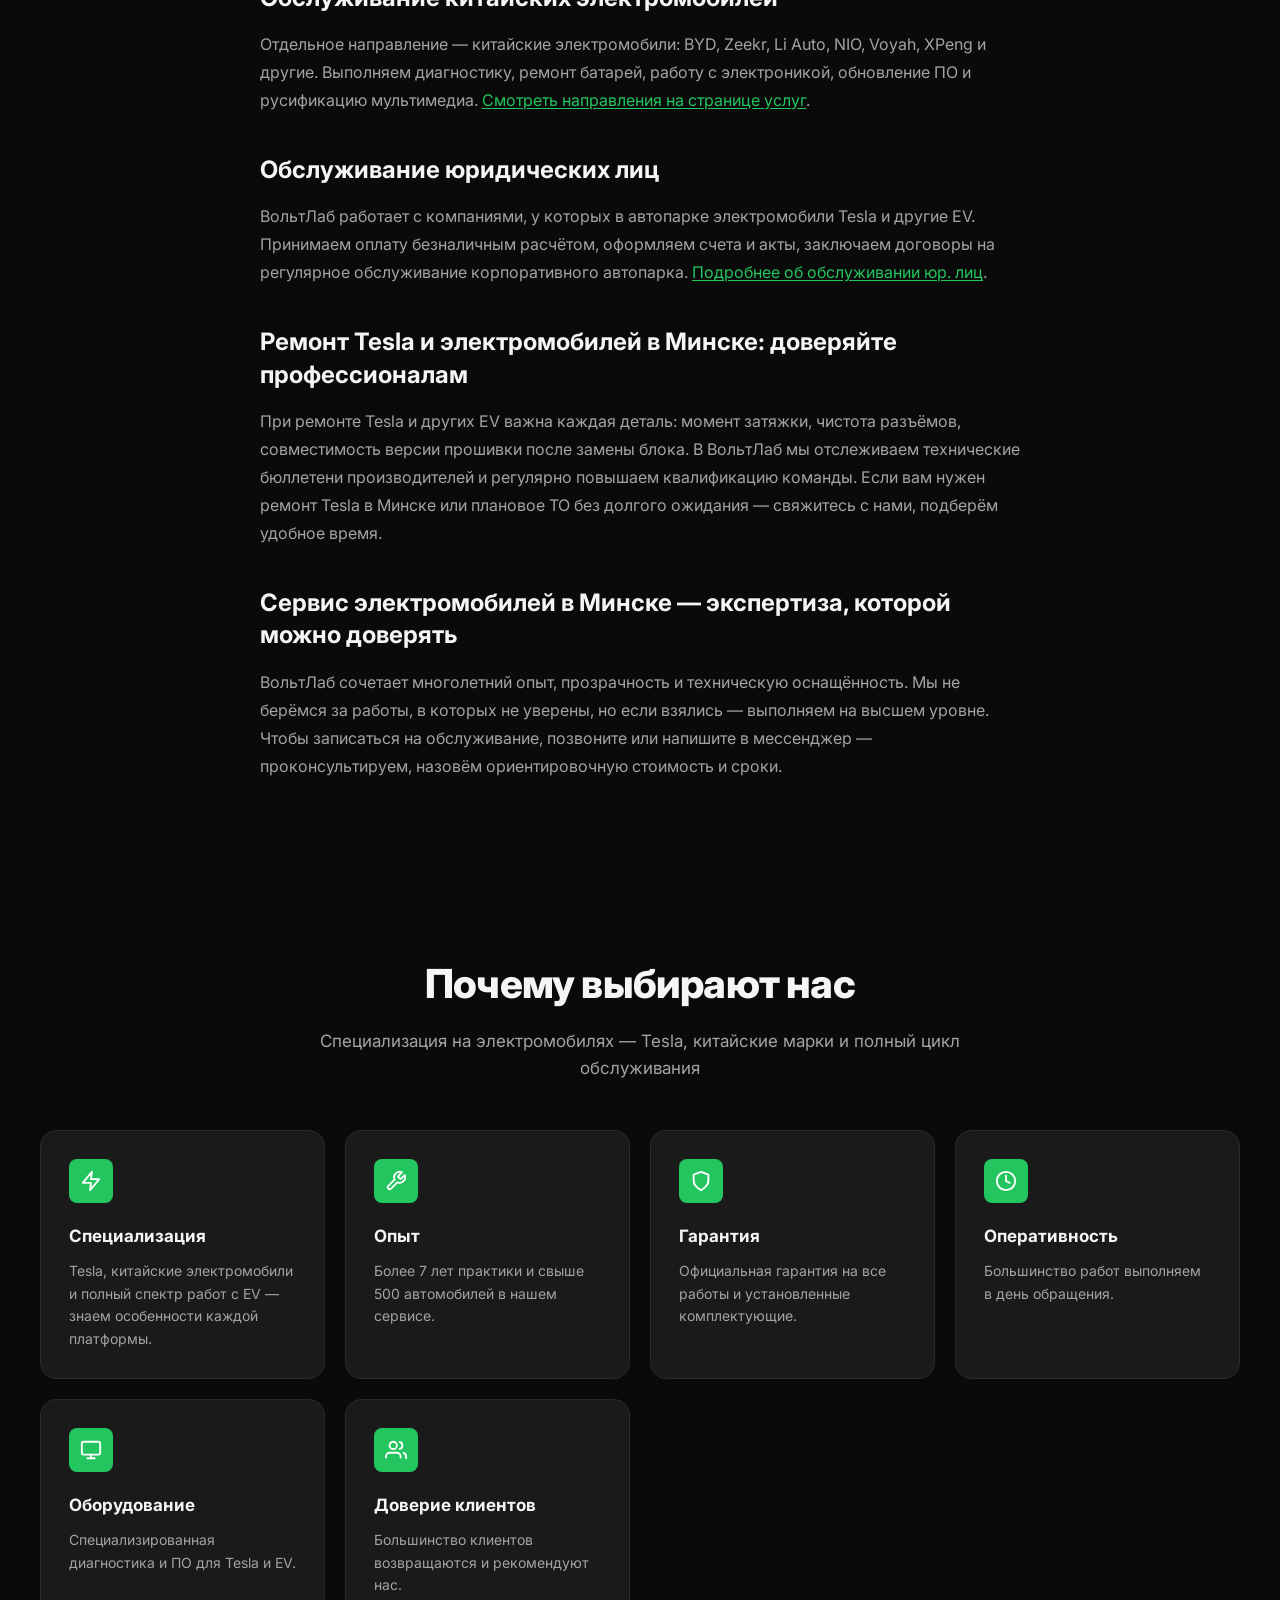
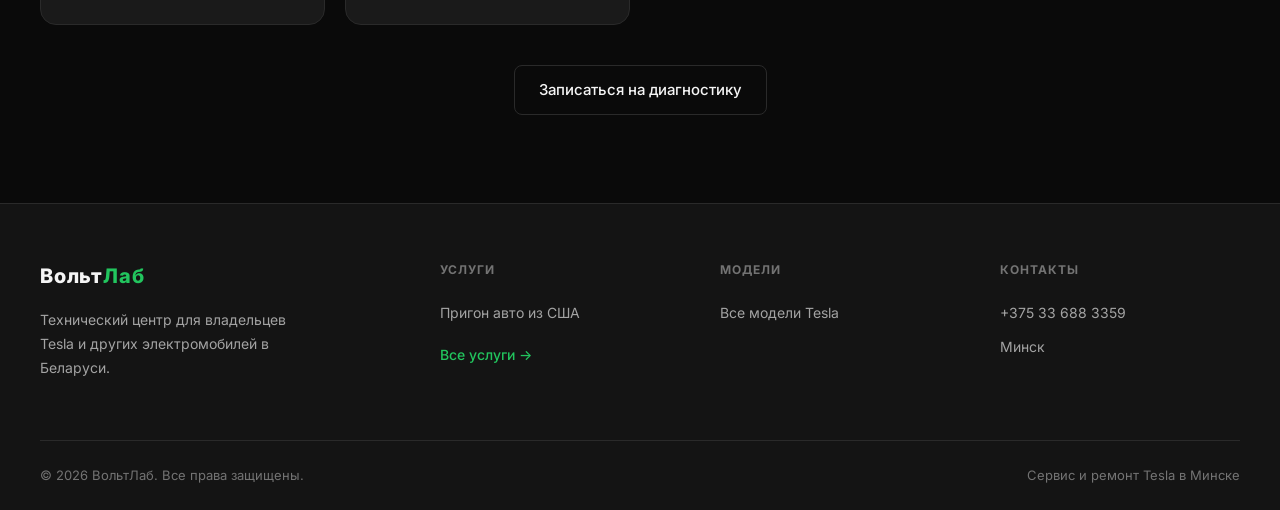
==== commit c1b67238: "feat / update seo 1" ====
--- a/about.html
+++ b/about.html
@@ -3,10 +3,17 @@
 <head>
   <meta charset="UTF-8">
   <meta name="viewport" content="width=device-width, initial-scale=1.0">
-  <title>О нас — ВольтЛаб, сервис Tesla в Минске</title>
-  <meta name="description" content="ВольтЛаб — специализированный сервис Tesla в Минске. Более 7 лет опыта, 500+ обслуженных автомобилей, пригон авто из США, обслуживание китайских EV и юридических лиц.">
-  <link rel="canonical" href="https://voltlab.by/about.html">
+  <title>О сервисе Tesla ВольтЛаб в Минске</title>
+  <meta name="description" content="ВольтЛаб — сервис Tesla в Минске. Более 7 лет опыта, 500+ обслуженных авто, ремонт Tesla, пригон из США, китайские EV и юр. лица.">
+  <meta name="keywords" content="сервис Tesla Минск, ВольтЛаб, о компании, ремонт тесла минск, сервис электромобилей Минск">
+  <link rel="canonical" href="https://service-tesla.by/about.html">
   <link rel="icon" type="image/x-icon" href="favicon.ico">
+  <meta property="og:type" content="website">
+  <meta property="og:url" content="https://service-tesla.by/about.html">
+  <meta property="og:title" content="О сервисе Tesla ВольтЛаб в Минске">
+  <meta property="og:description" content="Специализированный сервис Tesla в Минске: опыт, гарантия, пригон авто и EV.">
+  <meta property="og:locale" content="ru_BY">
+  <meta property="og:site_name" content="ВольтЛаб">
   <link rel="preconnect" href="https://fonts.googleapis.com">
   <link rel="preconnect" href="https://fonts.gstatic.com" crossorigin>
   <link href="https://fonts.googleapis.com/css2?family=Inter:wght@400;500;600;700;800;900&display=swap" rel="stylesheet">
@@ -24,7 +31,6 @@
           <a href="index.html" role="menuitem">Главная</a>
           <a href="services.html" role="menuitem">Услуги</a>
           <a href="import.html" role="menuitem">Пригон авто из США</a>
-          <a href="b2b.html" role="menuitem">Обслуживание юр. лиц</a>
         </div>
         </div>
         <div class="nav-dropdown">
@@ -77,13 +83,13 @@
     <header class="page-header">
       <div class="container">
         <h1>О компании ВольтЛаб</h1>
-        <p class="lead">Специализированный сервисный центр электромобилей в Беларуси</p>
+        <p class="lead">Сервис Tesla в Минске и специализированный центр электромобилей в Беларуси</p>
       </div>
     </header>
 
     <div class="container page-content">
-      <h2>ВольтЛаб: профессиональный сервис электромобилей в Минске</h2>
-      <p>Владельцы современных электромобилей понимают: обычный автосервис не справится с высоковольтными системами, сложной электроникой и программным обеспечением. ВольтЛаб — технический центр, где более семи лет обслуживают Tesla, китайские электромобили и другие EV. Наши инженеры владеют архитектурой силовых установок, алгоритмами систем безопасности и особенностями разных поколений батарейных модулей.</p>
+      <h2>ВольтЛаб: сервис Tesla в Минске и профессиональный сервис электромобилей</h2>
+      <p>Владельцы современных электромобилей понимают: обычный автосервис не справится с высоковольтными системами, сложной электроникой и программным обеспечением. ВольтЛаб — сервис Tesla в Минске и технический центр, где более семи лет обслуживают Tesla, китайские электромобили и другие EV. Наши инженеры владеют архитектурой силовых установок, алгоритмами систем безопасности и особенностями разных поколений батарейных модулей.</p>
 
       <div class="page-stats" role="list">
         <div role="listitem"><div class="stat-value">7+</div><div class="stat-label">лет опыта</div></div>
@@ -113,8 +119,8 @@
       <h2>Обслуживание юридических лиц</h2>
       <p>ВольтЛаб работает с компаниями, у которых в автопарке электромобили Tesla и другие EV. Принимаем оплату безналичным расчётом, оформляем счета и акты, заключаем договоры на регулярное обслуживание корпоративного автопарка. <a href="b2b.html">Подробнее об обслуживании юр. лиц</a>.</p>
 
-      <h2>Ремонт электромобилей в Минске: доверяйте профессионалам</h2>
-      <p>При ремонте EV важна каждая деталь: момент затяжки, чистота разъёмов, совместимость версии прошивки после замены блока. В ВольтЛаб мы отслеживаем технические бюллетени производителей и регулярно повышаем квалификацию команды. Если вам нужно плановое ТО без долгого ожидания — свяжитесь с нами, подберём удобное время.</p>
+      <h2>Ремонт Tesla и электромобилей в Минске: доверяйте профессионалам</h2>
+      <p>При ремонте Tesla и других EV важна каждая деталь: момент затяжки, чистота разъёмов, совместимость версии прошивки после замены блока. В ВольтЛаб мы отслеживаем технические бюллетени производителей и регулярно повышаем квалификацию команды. Если вам нужен ремонт Tesla в Минске или плановое ТО без долгого ожидания — свяжитесь с нами, подберём удобное время.</p>
 
       <h2>Сервис электромобилей в Минске — экспертиза, которой можно доверять</h2>
       <p>ВольтЛаб сочетает многолетний опыт, прозрачность и техническую оснащённость. Мы не берёмся за работы, в которых не уверены, но если взялись — выполняем на высшем уровне. Чтобы записаться на обслуживание, позвоните или напишите в мессенджер — проконсультируем, назовём ориентировочную стоимость и сроки.</p>
